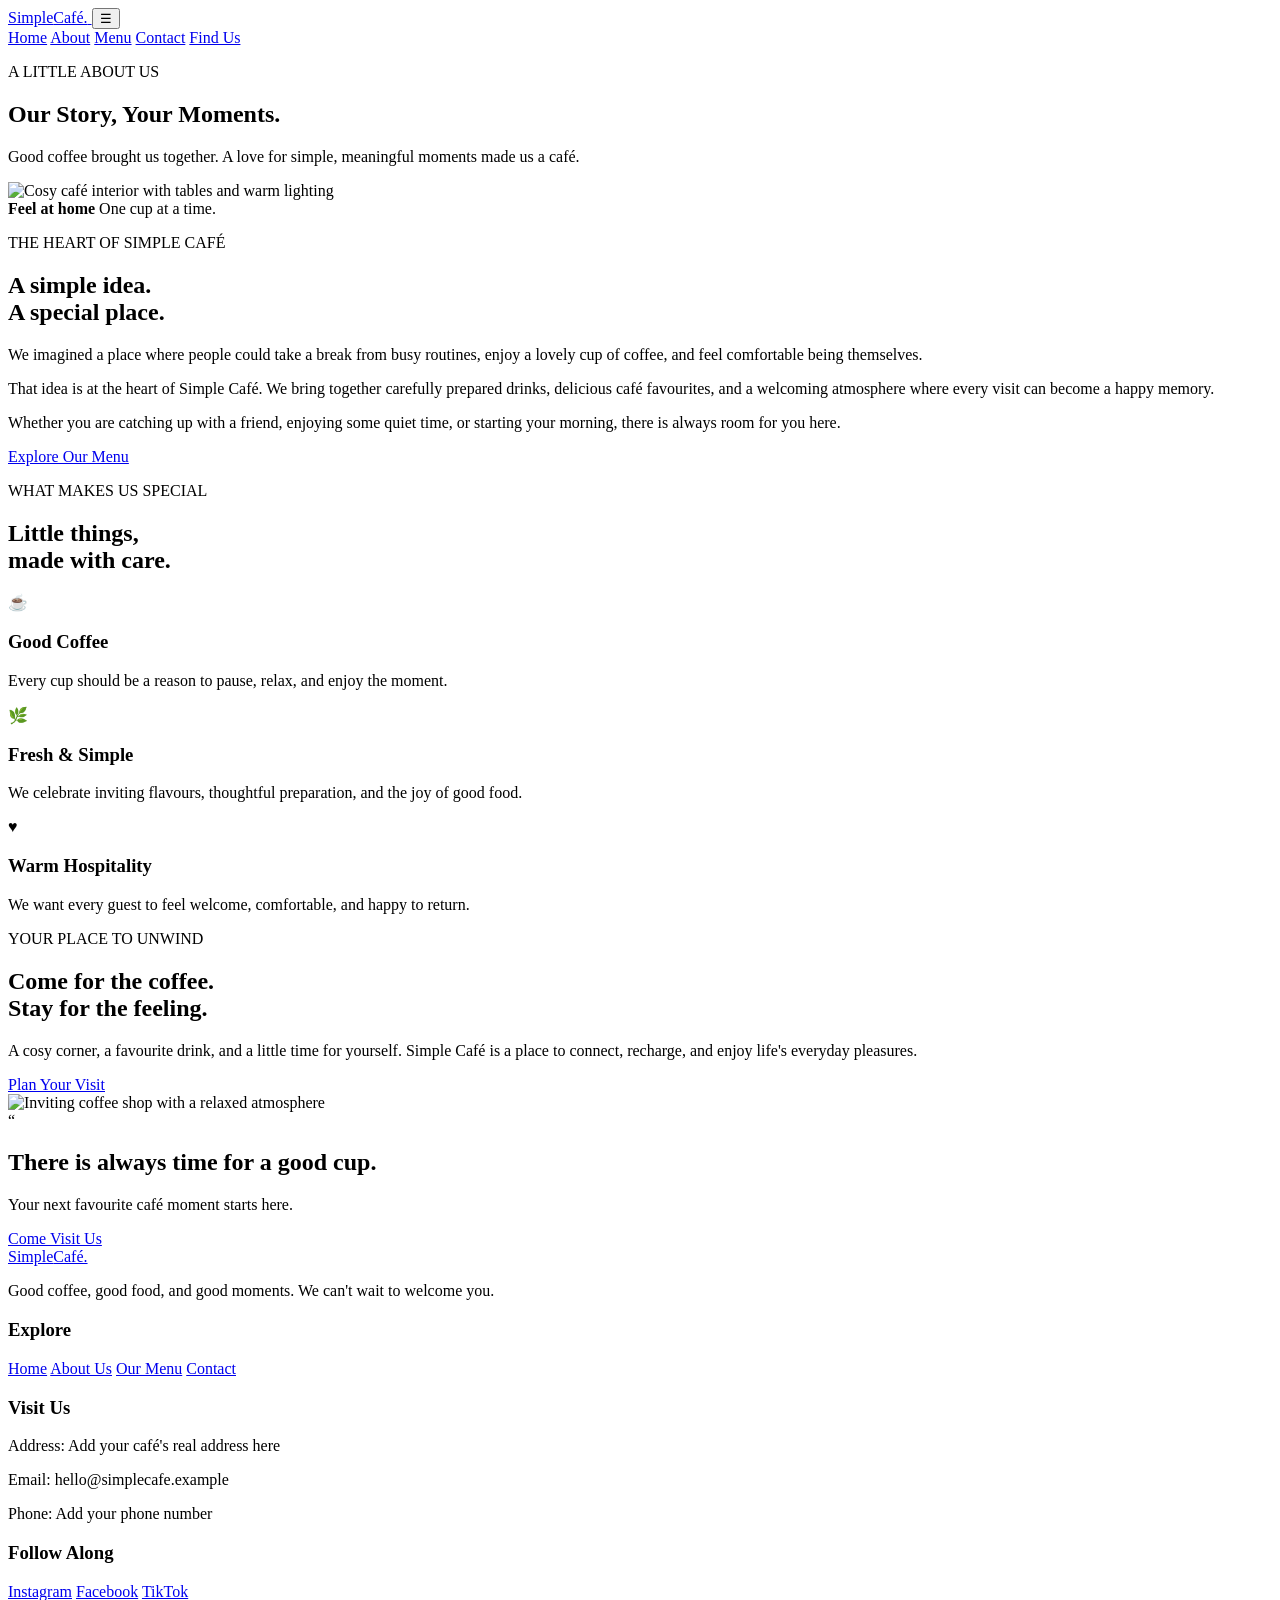
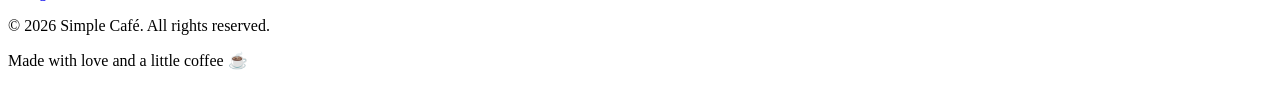
==== about.html @ d73a423b "Add files via upload" ====
<!DOCTYPE html>
<html lang="en">
<head>
  <meta charset="UTF-8">
  <meta name="viewport" content="width=device-width, initial-scale=1.0">

  <title>About Us | Simple Café</title>
  <meta name="description" content="Discover the story, values, and cosy atmosphere behind Simple Café.">

  <link rel="preconnect" href="https://fonts.googleapis.com">
  <link rel="preconnect" href="https://fonts.gstatic.com" crossorigin>
  <link href="https://fonts.googleapis.com/css2?family=DM+Sans:wght@400;500;600;700&family=Playfair+Display:wght@500;600;700&display=swap" rel="stylesheet">

  <link rel="stylesheet" href="style.css">
  <script src="script.js" defer></script>
</head>

<body>

  <!-- Header -->
  <header class="header">
    <div class="container nav-container">

      <a href="index.html" class="logo">
        Simple<span>Café.</span>
      </a>

      <button class="menu-toggle" id="menuToggle"
        aria-label="Open navigation menu"
        aria-expanded="false"
        aria-controls="navMenu">
        ☰
      </button>

      <nav class="navbar" id="navMenu">
        <a href="index.html">Home</a>
        <a href="about.html" class="active">About</a>
        <a href="menu.html">Menu</a>
        <a href="contact.html">Contact</a>
        <a href="contact.html" class="nav-button">Find Us</a>
      </nav>

    </div>
  </header>

  <main>

    <!-- Page Hero -->
    <section class="page-hero about-hero">
      <div class="container page-hero-content">
        <p class="eyebrow">A LITTLE ABOUT US</p>
        <h1>Our Story, <span>Your Moments.</span></h1>
        <p>
          Good coffee brought us together. A love for simple,
          meaningful moments made us a café.
        </p>
      </div>
    </section>

    <!-- Our Story -->
    <section class="section">
      <div class="container intro-grid">

        <div class="intro-image">
          <img
            src="https://images.unsplash.com/photo-1445116572660-236099ec97a0?auto=format&fit=crop&w=900&q=85"
            alt="Cosy café interior with tables and warm lighting">

          <div class="image-note">
            <strong>Feel at home</strong>
            <span>One cup at a time.</span>
          </div>
        </div>

        <div class="intro-content">
          <p class="eyebrow">THE HEART OF SIMPLE CAFÉ</p>
          <h2>A simple idea.<br><span>A special place.</span></h2>

          <p>
            We imagined a place where people could take a break from
            busy routines, enjoy a lovely cup of coffee, and feel
            comfortable being themselves.
          </p>

          <p>
            That idea is at the heart of Simple Café. We bring together
            carefully prepared drinks, delicious café favourites,
            and a welcoming atmosphere where every visit can become
            a happy memory.
          </p>

          <p>
            Whether you are catching up with a friend, enjoying some
            quiet time, or starting your morning, there is always
            room for you here.
          </p>

          <a href="menu.html" class="btn btn-primary">
            Explore Our Menu
          </a>
        </div>

      </div>
    </section>

    <!-- Our Values -->
    <section class="section about-values">
      <div class="container">

        <div class="section-heading">
          <div>
            <p class="eyebrow">WHAT MAKES US SPECIAL</p>
            <h2>Little things,<br><span>made with care.</span></h2>
          </div>
        </div>

        <div class="values-grid">

          <article class="value-card">
            <div class="value-icon" aria-hidden="true">☕</div>
            <h3>Good Coffee</h3>
            <p>
              Every cup should be a reason to pause, relax,
              and enjoy the moment.
            </p>
          </article>

          <article class="value-card">
            <div class="value-icon" aria-hidden="true">🌿</div>
            <h3>Fresh & Simple</h3>
            <p>
              We celebrate inviting flavours, thoughtful preparation,
              and the joy of good food.
            </p>
          </article>

          <article class="value-card">
            <div class="value-icon" aria-hidden="true">♥</div>
            <h3>Warm Hospitality</h3>
            <p>
              We want every guest to feel welcome, comfortable,
              and happy to return.
            </p>
          </article>

        </div>
      </div>
    </section>

    <!-- Atmosphere -->
    <section class="section atmosphere-section">
      <div class="container atmosphere-grid">

        <div class="atmosphere-content">
          <p class="eyebrow">YOUR PLACE TO UNWIND</p>
          <h2>Come for the coffee.<br><span>Stay for the feeling.</span></h2>

          <p>
            A cosy corner, a favourite drink, and a little time for
            yourself. Simple Café is a place to connect, recharge,
            and enjoy life's everyday pleasures.
          </p>

          <a href="contact.html" class="btn btn-primary">
            Plan Your Visit
          </a>
        </div>

        <div class="atmosphere-image">
          <img
            src="https://images.unsplash.com/photo-1554118811-1e0d58224f24?auto=format&fit=crop&w=1000&q=85"
            alt="Inviting coffee shop with a relaxed atmosphere">
        </div>

      </div>
    </section>

    <!-- Call to Action -->
    <section class="quote-section">
      <div class="container quote-content">
        <span class="quote-mark" aria-hidden="true">“</span>
        <h2>There is always time for a good cup.</h2>
        <p>Your next favourite café moment starts here.</p>
        <a href="contact.html" class="btn btn-light">Come Visit Us</a>
      </div>
    </section>

  </main>

  <!-- Footer -->
  <footer class="footer">
    <div class="container footer-grid">

      <div class="footer-brand">
        <a href="index.html" class="logo">
          Simple<span>Café.</span>
        </a>
        <p>
          Good coffee, good food, and good moments.
          We can't wait to welcome you.
        </p>
      </div>

      <div class="footer-links">
        <h3>Explore</h3>
        <a href="index.html">Home</a>
        <a href="about.html" aria-current="page">About Us</a>
        <a href="menu.html">Our Menu</a>
        <a href="contact.html">Contact</a>
      </div>

      <div class="footer-links">
        <h3>Visit Us</h3>
        <p>Address: Add your café's real address here</p>
        <p>Email: hello@simplecafe.example</p>
        <p>Phone: Add your phone number</p>
      </div>

      <div class="footer-links">
        <h3>Follow Along</h3>
        <a href="#" target="_blank" rel="noopener noreferrer">Instagram</a>
        <a href="#" target="_blank" rel="noopener noreferrer">Facebook</a>
        <a href="#" target="_blank" rel="noopener noreferrer">TikTok</a>
      </div>

    </div>

    <div class="container footer-bottom">
      <p>© <span id="currentYear">2026</span> Simple Café. All rights reserved.</p>
      <p>Made with love and a little coffee ☕</p>
    </div>
  </footer>

</body>
</html>
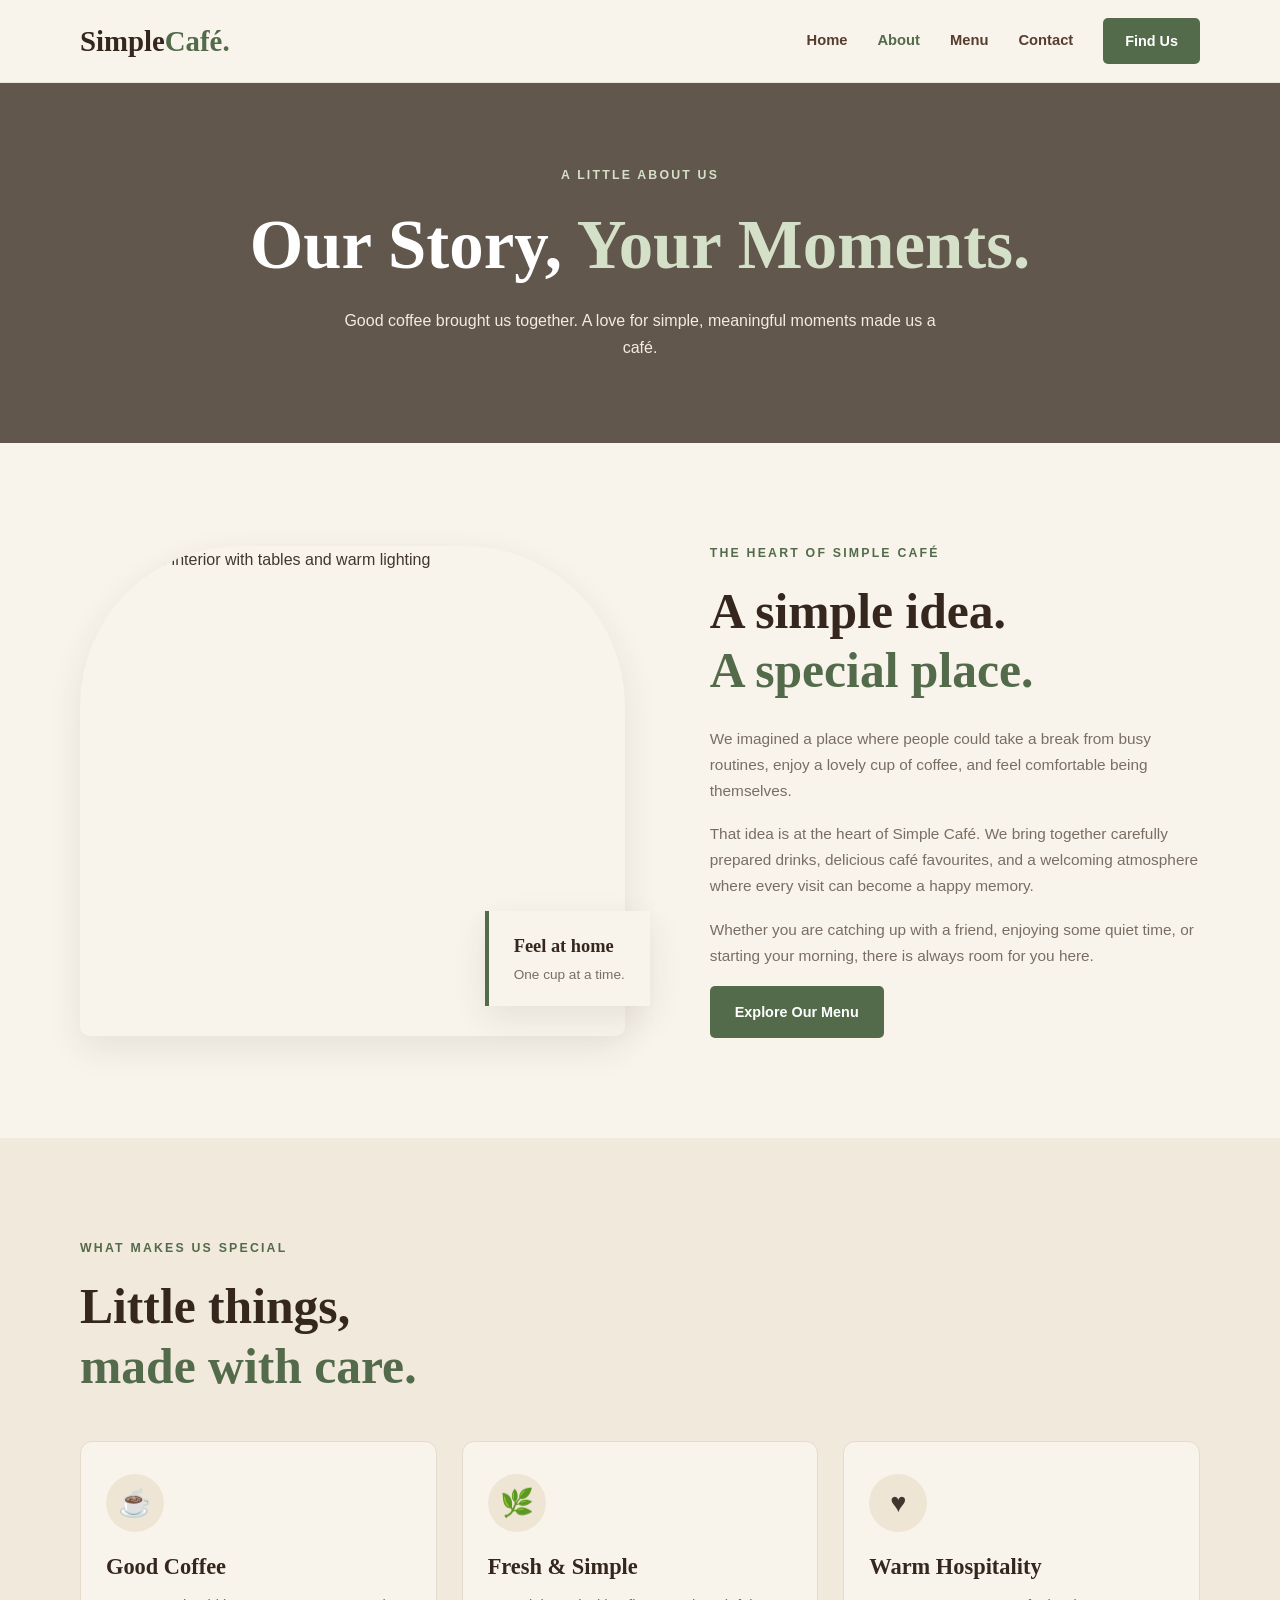
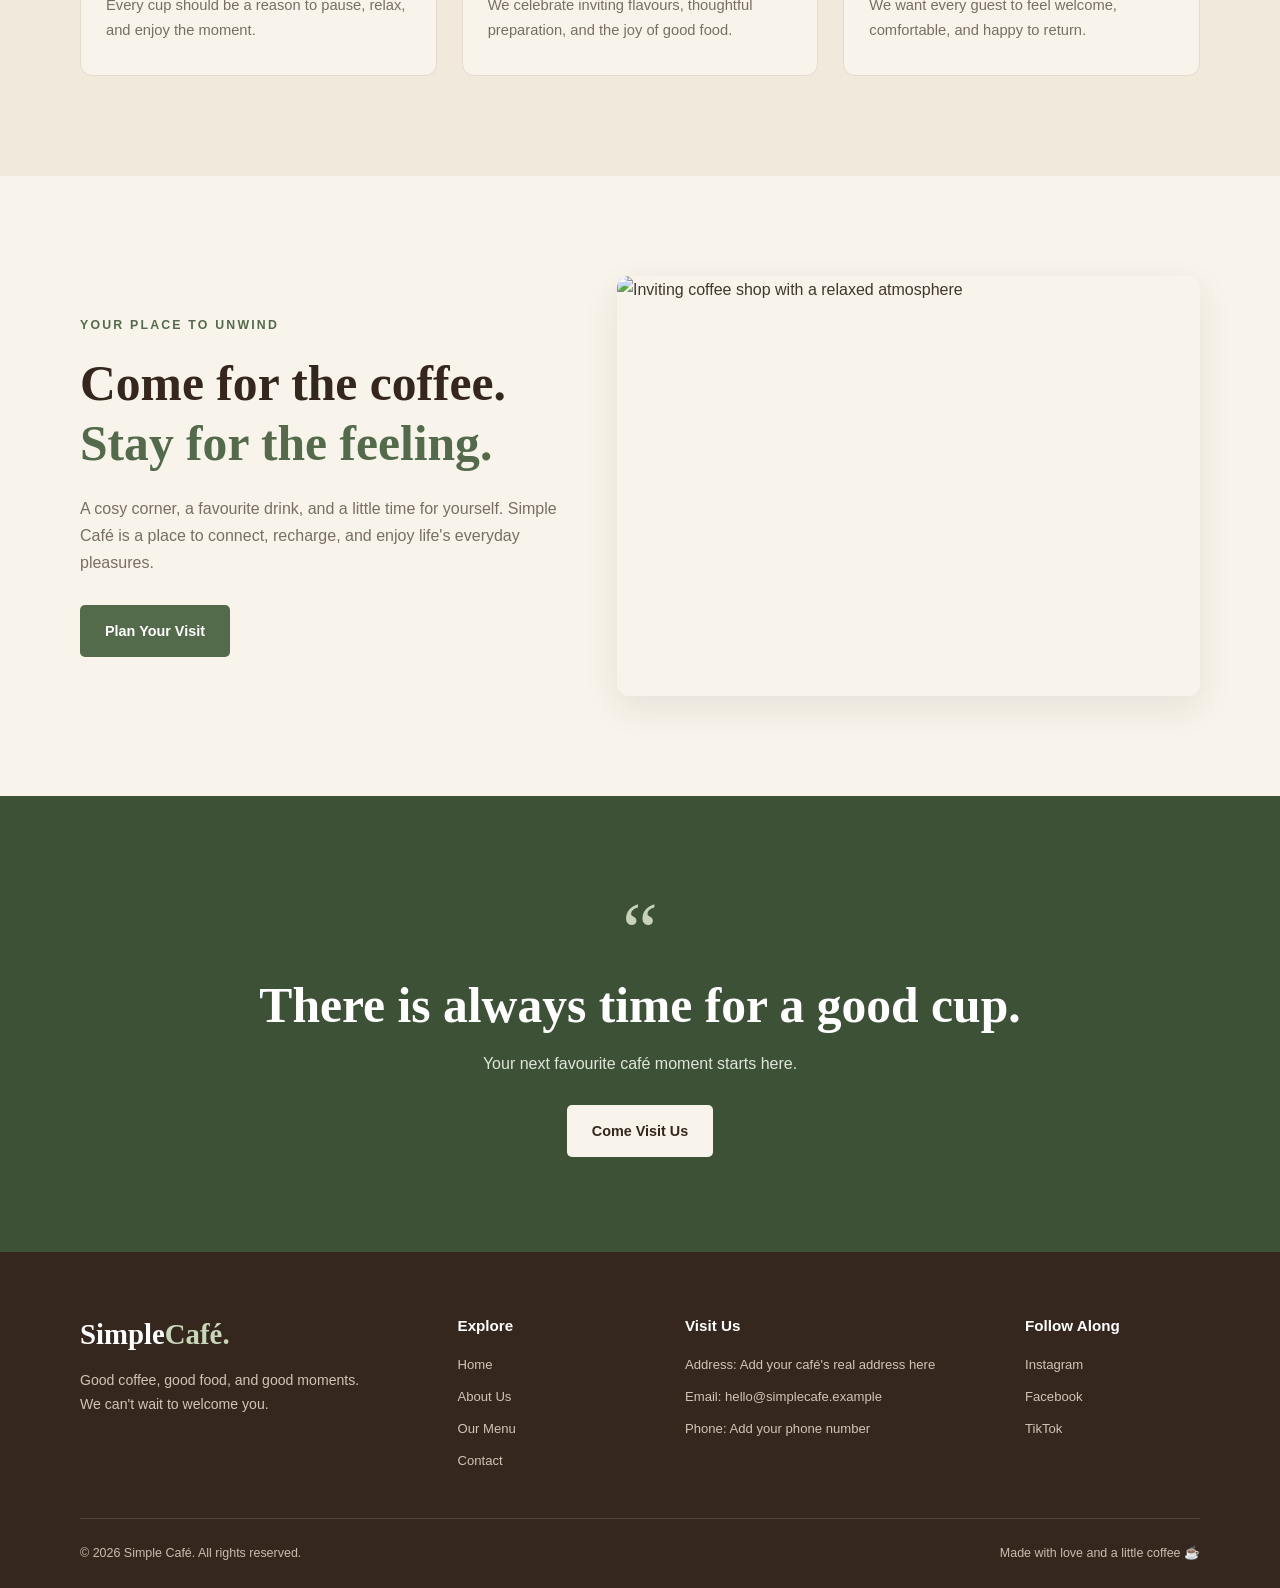
==== commit 0ba2d389: "Fix mobile navigation" ====
--- a/about.html
+++ b/about.html
@@ -1,235 +1,235 @@
-<!DOCTYPE html>
-<html lang="en">
-<head>
-  <meta charset="UTF-8">
-  <meta name="viewport" content="width=device-width, initial-scale=1.0">
-
-  <title>About Us | Simple Café</title>
-  <meta name="description" content="Discover the story, values, and cosy atmosphere behind Simple Café.">
-
-  <link rel="preconnect" href="https://fonts.googleapis.com">
-  <link rel="preconnect" href="https://fonts.gstatic.com" crossorigin>
-  <link href="https://fonts.googleapis.com/css2?family=DM+Sans:wght@400;500;600;700&family=Playfair+Display:wght@500;600;700&display=swap" rel="stylesheet">
-
-  <link rel="stylesheet" href="style.css">
-  <script src="script.js" defer></script>
-</head>
-
-<body>
-
-  <!-- Header -->
-  <header class="header">
-    <div class="container nav-container">
-
-      <a href="index.html" class="logo">
-        Simple<span>Café.</span>
-      </a>
-
-      <button class="menu-toggle" id="menuToggle"
-        aria-label="Open navigation menu"
-        aria-expanded="false"
-        aria-controls="navMenu">
-        ☰
-      </button>
-
-      <nav class="navbar" id="navMenu">
-        <a href="index.html">Home</a>
-        <a href="about.html" class="active">About</a>
-        <a href="menu.html">Menu</a>
-        <a href="contact.html">Contact</a>
-        <a href="contact.html" class="nav-button">Find Us</a>
-      </nav>
-
-    </div>
-  </header>
-
-  <main>
-
-    <!-- Page Hero -->
-    <section class="page-hero about-hero">
-      <div class="container page-hero-content">
-        <p class="eyebrow">A LITTLE ABOUT US</p>
-        <h1>Our Story, <span>Your Moments.</span></h1>
-        <p>
-          Good coffee brought us together. A love for simple,
-          meaningful moments made us a café.
-        </p>
-      </div>
-    </section>
-
-    <!-- Our Story -->
-    <section class="section">
-      <div class="container intro-grid">
-
-        <div class="intro-image">
-          <img
-            src="https://images.unsplash.com/photo-1445116572660-236099ec97a0?auto=format&fit=crop&w=900&q=85"
-            alt="Cosy café interior with tables and warm lighting">
-
-          <div class="image-note">
-            <strong>Feel at home</strong>
-            <span>One cup at a time.</span>
-          </div>
-        </div>
-
-        <div class="intro-content">
-          <p class="eyebrow">THE HEART OF SIMPLE CAFÉ</p>
-          <h2>A simple idea.<br><span>A special place.</span></h2>
-
-          <p>
-            We imagined a place where people could take a break from
-            busy routines, enjoy a lovely cup of coffee, and feel
-            comfortable being themselves.
-          </p>
-
-          <p>
-            That idea is at the heart of Simple Café. We bring together
-            carefully prepared drinks, delicious café favourites,
-            and a welcoming atmosphere where every visit can become
-            a happy memory.
-          </p>
-
-          <p>
-            Whether you are catching up with a friend, enjoying some
-            quiet time, or starting your morning, there is always
-            room for you here.
-          </p>
-
-          <a href="menu.html" class="btn btn-primary">
-            Explore Our Menu
-          </a>
-        </div>
-
-      </div>
-    </section>
-
-    <!-- Our Values -->
-    <section class="section about-values">
-      <div class="container">
-
-        <div class="section-heading">
-          <div>
-            <p class="eyebrow">WHAT MAKES US SPECIAL</p>
-            <h2>Little things,<br><span>made with care.</span></h2>
-          </div>
-        </div>
-
-        <div class="values-grid">
-
-          <article class="value-card">
-            <div class="value-icon" aria-hidden="true">☕</div>
-            <h3>Good Coffee</h3>
-            <p>
-              Every cup should be a reason to pause, relax,
-              and enjoy the moment.
-            </p>
-          </article>
-
-          <article class="value-card">
-            <div class="value-icon" aria-hidden="true">🌿</div>
-            <h3>Fresh & Simple</h3>
-            <p>
-              We celebrate inviting flavours, thoughtful preparation,
-              and the joy of good food.
-            </p>
-          </article>
-
-          <article class="value-card">
-            <div class="value-icon" aria-hidden="true">♥</div>
-            <h3>Warm Hospitality</h3>
-            <p>
-              We want every guest to feel welcome, comfortable,
-              and happy to return.
-            </p>
-          </article>
-
-        </div>
-      </div>
-    </section>
-
-    <!-- Atmosphere -->
-    <section class="section atmosphere-section">
-      <div class="container atmosphere-grid">
-
-        <div class="atmosphere-content">
-          <p class="eyebrow">YOUR PLACE TO UNWIND</p>
-          <h2>Come for the coffee.<br><span>Stay for the feeling.</span></h2>
-
-          <p>
-            A cosy corner, a favourite drink, and a little time for
-            yourself. Simple Café is a place to connect, recharge,
-            and enjoy life's everyday pleasures.
-          </p>
-
-          <a href="contact.html" class="btn btn-primary">
-            Plan Your Visit
-          </a>
-        </div>
-
-        <div class="atmosphere-image">
-          <img
-            src="https://images.unsplash.com/photo-1554118811-1e0d58224f24?auto=format&fit=crop&w=1000&q=85"
-            alt="Inviting coffee shop with a relaxed atmosphere">
-        </div>
-
-      </div>
-    </section>
-
-    <!-- Call to Action -->
-    <section class="quote-section">
-      <div class="container quote-content">
-        <span class="quote-mark" aria-hidden="true">“</span>
-        <h2>There is always time for a good cup.</h2>
-        <p>Your next favourite café moment starts here.</p>
-        <a href="contact.html" class="btn btn-light">Come Visit Us</a>
-      </div>
-    </section>
-
-  </main>
-
-  <!-- Footer -->
-  <footer class="footer">
-    <div class="container footer-grid">
-
-      <div class="footer-brand">
-        <a href="index.html" class="logo">
-          Simple<span>Café.</span>
-        </a>
-        <p>
-          Good coffee, good food, and good moments.
-          We can't wait to welcome you.
-        </p>
-      </div>
-
-      <div class="footer-links">
-        <h3>Explore</h3>
-        <a href="index.html">Home</a>
-        <a href="about.html" aria-current="page">About Us</a>
-        <a href="menu.html">Our Menu</a>
-        <a href="contact.html">Contact</a>
-      </div>
-
-      <div class="footer-links">
-        <h3>Visit Us</h3>
-        <p>Address: Add your café's real address here</p>
-        <p>Email: hello@simplecafe.example</p>
-        <p>Phone: Add your phone number</p>
-      </div>
-
-      <div class="footer-links">
-        <h3>Follow Along</h3>
-        <a href="#" target="_blank" rel="noopener noreferrer">Instagram</a>
-        <a href="#" target="_blank" rel="noopener noreferrer">Facebook</a>
-        <a href="#" target="_blank" rel="noopener noreferrer">TikTok</a>
-      </div>
-
-    </div>
-
-    <div class="container footer-bottom">
-      <p>© <span id="currentYear">2026</span> Simple Café. All rights reserved.</p>
-      <p>Made with love and a little coffee ☕</p>
-    </div>
-  </footer>
-
-</body>
+<!DOCTYPE html>
+<html lang="en">
+<head>
+  <meta charset="UTF-8">
+  <meta name="viewport" content="width=device-width, initial-scale=1.0">
+
+  <title>About Us | Simple Café</title>
+  <meta name="description" content="Discover the story, values, and cosy atmosphere behind Simple Café.">
+
+  <link rel="preconnect" href="https://fonts.googleapis.com">
+  <link rel="preconnect" href="https://fonts.gstatic.com" crossorigin>
+  <link href="https://fonts.googleapis.com/css2?family=DM+Sans:wght@400;500;600;700&family=Playfair+Display:wght@500;600;700&display=swap" rel="stylesheet">
+
+  <link rel="stylesheet" href="style.css">
+  <script src="script.js" defer></script>
+</head>
+
+<body>
+
+  <!-- Header -->
+  <header class="header">
+    <div class="container nav-container">
+
+      <a href="index.html" class="logo">
+        Simple<span>Café.</span>
+      </a>
+
+      <button class="menu-toggle" id="menuToggle"
+        aria-label="Open navigation menu"
+        aria-expanded="false"
+        aria-controls="navMenu">
+        ☰
+      </button>
+
+      <nav class="navbar" id="navMenu">
+        <a href="index.html">Home</a>
+        <a href="about.html" class="active">About</a>
+        <a href="menu.html">Menu</a>
+        <a href="contact.html">Contact</a>
+        <a href="contact.html" class="nav-button">Find Us</a>
+      </nav>
+
+    </div>
+  </header>
+
+  <main>
+
+    <!-- Page Hero -->
+    <section class="page-hero about-hero">
+      <div class="container page-hero-content">
+        <p class="eyebrow">A LITTLE ABOUT US</p>
+        <h1>Our Story, <span>Your Moments.</span></h1>
+        <p>
+          Good coffee brought us together. A love for simple,
+          meaningful moments made us a café.
+        </p>
+      </div>
+    </section>
+
+    <!-- Our Story -->
+    <section class="section">
+      <div class="container intro-grid">
+
+        <div class="intro-image">
+          <img
+            src="https://images.unsplash.com/photo-1445116572660-236099ec97a0?auto=format&fit=crop&w=900&q=85"
+            alt="Cosy café interior with tables and warm lighting">
+
+          <div class="image-note">
+            <strong>Feel at home</strong>
+            <span>One cup at a time.</span>
+          </div>
+        </div>
+
+        <div class="intro-content">
+          <p class="eyebrow">THE HEART OF SIMPLE CAFÉ</p>
+          <h2>A simple idea.<br><span>A special place.</span></h2>
+
+          <p>
+            We imagined a place where people could take a break from
+            busy routines, enjoy a lovely cup of coffee, and feel
+            comfortable being themselves.
+          </p>
+
+          <p>
+            That idea is at the heart of Simple Café. We bring together
+            carefully prepared drinks, delicious café favourites,
+            and a welcoming atmosphere where every visit can become
+            a happy memory.
+          </p>
+
+          <p>
+            Whether you are catching up with a friend, enjoying some
+            quiet time, or starting your morning, there is always
+            room for you here.
+          </p>
+
+          <a href="menu.html" class="btn btn-primary">
+            Explore Our Menu
+          </a>
+        </div>
+
+      </div>
+    </section>
+
+    <!-- Our Values -->
+    <section class="section about-values">
+      <div class="container">
+
+        <div class="section-heading">
+          <div>
+            <p class="eyebrow">WHAT MAKES US SPECIAL</p>
+            <h2>Little things,<br><span>made with care.</span></h2>
+          </div>
+        </div>
+
+        <div class="values-grid">
+
+          <article class="value-card">
+            <div class="value-icon" aria-hidden="true">☕</div>
+            <h3>Good Coffee</h3>
+            <p>
+              Every cup should be a reason to pause, relax,
+              and enjoy the moment.
+            </p>
+          </article>
+
+          <article class="value-card">
+            <div class="value-icon" aria-hidden="true">🌿</div>
+            <h3>Fresh & Simple</h3>
+            <p>
+              We celebrate inviting flavours, thoughtful preparation,
+              and the joy of good food.
+            </p>
+          </article>
+
+          <article class="value-card">
+            <div class="value-icon" aria-hidden="true">♥</div>
+            <h3>Warm Hospitality</h3>
+            <p>
+              We want every guest to feel welcome, comfortable,
+              and happy to return.
+            </p>
+          </article>
+
+        </div>
+      </div>
+    </section>
+
+    <!-- Atmosphere -->
+    <section class="section atmosphere-section">
+      <div class="container atmosphere-grid">
+
+        <div class="atmosphere-content">
+          <p class="eyebrow">YOUR PLACE TO UNWIND</p>
+          <h2>Come for the coffee.<br><span>Stay for the feeling.</span></h2>
+
+          <p>
+            A cosy corner, a favourite drink, and a little time for
+            yourself. Simple Café is a place to connect, recharge,
+            and enjoy life's everyday pleasures.
+          </p>
+
+          <a href="contact.html" class="btn btn-primary">
+            Plan Your Visit
+          </a>
+        </div>
+
+        <div class="atmosphere-image">
+          <img
+            src="https://images.unsplash.com/photo-1554118811-1e0d58224f24?auto=format&fit=crop&w=1000&q=85"
+            alt="Inviting coffee shop with a relaxed atmosphere">
+        </div>
+
+      </div>
+    </section>
+
+    <!-- Call to Action -->
+    <section class="quote-section">
+      <div class="container quote-content">
+        <span class="quote-mark" aria-hidden="true">“</span>
+        <h2>There is always time for a good cup.</h2>
+        <p>Your next favourite café moment starts here.</p>
+        <a href="contact.html" class="btn btn-light">Come Visit Us</a>
+      </div>
+    </section>
+
+  </main>
+
+  <!-- Footer -->
+  <footer class="footer">
+    <div class="container footer-grid">
+
+      <div class="footer-brand">
+        <a href="index.html" class="logo">
+          Simple<span>Café.</span>
+        </a>
+        <p>
+          Good coffee, good food, and good moments.
+          We can't wait to welcome you.
+        </p>
+      </div>
+
+      <div class="footer-links">
+        <h3>Explore</h3>
+        <a href="index.html">Home</a>
+        <a href="about.html" aria-current="page">About Us</a>
+        <a href="menu.html">Our Menu</a>
+        <a href="contact.html">Contact</a>
+      </div>
+
+      <div class="footer-links">
+        <h3>Visit Us</h3>
+        <p>Address: Add your café's real address here</p>
+        <p>Email: hello@simplecafe.example</p>
+        <p>Phone: Add your phone number</p>
+      </div>
+
+      <div class="footer-links">
+        <h3>Follow Along</h3>
+        <a href="#" target="_blank" rel="noopener noreferrer">Instagram</a>
+        <a href="#" target="_blank" rel="noopener noreferrer">Facebook</a>
+        <a href="#" target="_blank" rel="noopener noreferrer">TikTok</a>
+      </div>
+
+    </div>
+
+    <div class="container footer-bottom">
+      <p>© <span id="currentYear">2026</span> Simple Café. All rights reserved.</p>
+      <p>Made with love and a little coffee ☕</p>
+    </div>
+  </footer>
+
+</body>
 </html>
--- a/style.css
+++ b/style.css
@@ -0,0 +1,1529 @@
+/* ========================================
+   SIMPLE CAFE - MAIN STYLESHEET
+   Colours: Brown, Cream & Green
+======================================== */
+
+:root {
+  --brown: #563d2d;
+  --brown-dark: #35271e;
+  --brown-light: #795b43;
+  --cream: #f8f4eb;
+  --cream-dark: #eee5d5;
+  --green: #536b4b;
+  --green-dark: #3d5137;
+  --white: #ffffff;
+  --text: #40372f;
+  --muted: #786e64;
+  --border: #e5dbcd;
+  --shadow: 0 12px 35px rgba(53, 39, 30, 0.09);
+  --radius: 12px;
+}
+
+/* Reset */
+
+* {
+  margin: 0;
+  padding: 0;
+  box-sizing: border-box;
+}
+
+html {
+  scroll-behavior: smooth;
+  scroll-padding-top: 90px;
+}
+
+body {
+  font-family: "DM Sans", sans-serif;
+  background: var(--cream);
+  color: var(--text);
+  line-height: 1.7;
+  overflow-x: hidden;
+}
+
+img {
+  display: block;
+  width: 100%;
+  max-width: 100%;
+  object-fit: cover;
+}
+
+a {
+  color: inherit;
+  text-decoration: none;
+}
+
+button,
+input,
+textarea,
+select {
+  font: inherit;
+}
+
+button,
+a {
+  -webkit-tap-highlight-color: transparent;
+}
+
+button:focus-visible,
+a:focus-visible {
+  outline: 3px solid #b5c99a;
+  outline-offset: 4px;
+}
+
+.container {
+  width: min(1120px, 90%);
+  margin: 0 auto;
+}
+
+.section {
+  padding: 100px 0;
+}
+
+h1,
+h2,
+h3,
+.logo {
+  font-family: "Playfair Display", Georgia, serif;
+  line-height: 1.2;
+}
+
+h2 {
+  font-size: clamp(2rem, 4vw, 3.1rem);
+  color: var(--brown-dark);
+}
+
+h2 span,
+.hero h1 span {
+  color: var(--green);
+}
+
+p {
+  color: var(--muted);
+}
+
+/* Header & Navigation */
+
+.header {
+  position: sticky;
+  top: 0;
+  z-index: 1000;
+  background: rgba(248, 244, 235, 0.97);
+  border-bottom: 1px solid rgba(86, 61, 45, 0.08);
+  backdrop-filter: blur(12px);
+}
+
+.nav-container {
+  min-height: 82px;
+  display: flex;
+  justify-content: space-between;
+  align-items: center;
+  gap: 25px;
+}
+
+.logo {
+  font-size: 1.8rem;
+  font-weight: 700;
+  color: var(--brown-dark);
+  white-space: nowrap;
+}
+
+.logo span {
+  color: var(--green);
+}
+
+.navbar {
+  display: flex;
+  align-items: center;
+  gap: 30px;
+}
+
+.navbar > a:not(.nav-button) {
+  font-size: 0.92rem;
+  font-weight: 600;
+  color: var(--brown);
+  transition: color 0.25s ease;
+}
+
+.navbar > a:not(.nav-button):hover,
+.navbar > a.active {
+  color: var(--green);
+}
+
+.nav-button {
+  display: inline-flex;
+  justify-content: center;
+  align-items: center;
+  padding: 11px 22px;
+  background: var(--green);
+  color: var(--white);
+  border-radius: 5px;
+  font-size: 0.9rem;
+  font-weight: 600;
+  transition: background 0.25s, transform 0.25s;
+}
+
+.nav-button:hover {
+  background: var(--green-dark);
+  transform: translateY(-2px);
+}
+
+.menu-toggle {
+  display: none;
+  background: transparent;
+  color: var(--brown-dark);
+  border: 0;
+  font-size: 1.8rem;
+  cursor: pointer;
+  line-height: 1;
+}
+
+/* Hero */
+
+.hero {
+  position: relative;
+  min-height: 650px;
+  min-height: min(760px, 85vh);
+  display: flex;
+  align-items: center;
+  background-image: url("https://images.unsplash.com/photo-1442512595331-e89e73853f31?auto=format&fit=crop&w=2000&q=90");
+  background-position: center;
+  background-size: cover;
+  background-color: var(--brown-dark);
+  isolation: isolate;
+}
+
+.hero-overlay {
+  position: absolute;
+  inset: 0;
+  z-index: -1;
+  background: linear-gradient(
+    90deg,
+    rgba(37, 27, 20, 0.88) 0%,
+    rgba(37, 27, 20, 0.68) 48%,
+    rgba(37, 27, 20, 0.16) 100%
+  );
+}
+
+.hero-content {
+  padding-top: 45px;
+  padding-bottom: 70px;
+  animation: fadeUp 0.8s ease both;
+}
+
+.eyebrow {
+  color: var(--green);
+  font-size: 0.77rem;
+  font-weight: 700;
+  letter-spacing: 2.2px;
+  margin-bottom: 18px;
+}
+
+.hero .eyebrow {
+  color: #d5e0c8;
+}
+
+.hero h1 {
+  max-width: 700px;
+  color: var(--white);
+  font-size: clamp(3rem, 6.7vw, 5.5rem);
+  letter-spacing: -1.5px;
+  margin-bottom: 24px;
+}
+
+.hero h1 span {
+  color: #d5e0c8;
+}
+
+.hero-description {
+  color: #f2e9dc;
+  max-width: 500px;
+  font-size: 1.03rem;
+  margin-bottom: 32px;
+}
+
+.hero-buttons {
+  display: flex;
+  flex-wrap: wrap;
+  align-items: center;
+  gap: 14px;
+}
+
+.btn {
+  min-height: 49px;
+  padding: 13px 24px;
+  display: inline-flex;
+  align-items: center;
+  justify-content: center;
+  border: 1px solid transparent;
+  border-radius: 5px;
+  font-size: 0.9rem;
+  font-weight: 700;
+  cursor: pointer;
+  text-align: center;
+  transition:
+    background 0.25s ease,
+    color 0.25s ease,
+    transform 0.25s ease,
+    box-shadow 0.25s ease;
+}
+
+.btn:hover {
+  transform: translateY(-3px);
+  box-shadow: 0 8px 20px rgba(0, 0, 0, 0.12);
+}
+
+.btn-primary {
+  color: var(--white);
+  background: var(--green);
+}
+
+.btn-primary:hover {
+  background: var(--green-dark);
+}
+
+.btn-outline {
+  color: var(--white);
+  border-color: rgba(255, 255, 255, 0.75);
+  background: rgba(255, 255, 255, 0.05);
+}
+
+.btn-outline:hover {
+  background: var(--white);
+  color: var(--brown-dark);
+}
+
+.btn-light {
+  color: var(--brown-dark);
+  background: var(--cream);
+}
+
+.btn-light:hover {
+  background: var(--white);
+}
+
+.hero-bottom {
+  position: absolute;
+  right: 5%;
+  bottom: 24px;
+  left: 5%;
+  display: flex;
+  justify-content: space-between;
+  gap: 15px;
+  color: rgba(255, 255, 255, 0.85);
+  font-size: 0.8rem;
+  letter-spacing: 0.5px;
+}
+
+/* Welcome / Intro */
+
+.intro-grid {
+  display: grid;
+  grid-template-columns: 1fr 0.9fr;
+  align-items: center;
+  gap: 85px;
+}
+
+.intro-image {
+  position: relative;
+  min-width: 0;
+}
+
+.intro-image > img {
+  height: 490px;
+  border-radius: 160px 160px 10px 10px;
+  box-shadow: var(--shadow);
+}
+
+.image-note {
+  position: absolute;
+  right: -25px;
+  bottom: 30px;
+  display: flex;
+  flex-direction: column;
+  background: var(--cream);
+  padding: 20px 25px;
+  border-left: 4px solid var(--green);
+  box-shadow: var(--shadow);
+}
+
+.image-note strong {
+  font-family: "Playfair Display", Georgia, serif;
+  font-size: 1.15rem;
+  color: var(--brown-dark);
+}
+
+.image-note span {
+  color: var(--muted);
+  font-size: 0.85rem;
+}
+
+.intro-content h2 {
+  margin-bottom: 25px;
+}
+
+.intro-content > p:not(.eyebrow) {
+  margin-bottom: 17px;
+  font-size: 0.96rem;
+}
+
+.text-link {
+  display: inline-flex;
+  align-items: center;
+  gap: 10px;
+  margin-top: 12px;
+  color: var(--green-dark);
+  font-weight: 700;
+  border-bottom: 1px solid var(--green);
+  padding-bottom: 5px;
+  transition: gap 0.25s ease, color 0.25s ease;
+}
+
+.text-link:hover {
+  gap: 17px;
+  color: var(--brown);
+}
+
+/* Featured Menu */
+
+.favorites-section {
+  background: #f0e9dc;
+}
+
+.section-heading {
+  display: flex;
+  justify-content: space-between;
+  align-items: end;
+  gap: 25px;
+  margin-bottom: 45px;
+}
+
+.section-heading h2 {
+  max-width: 600px;
+}
+
+.section-heading > .text-link {
+  flex-shrink: 0;
+  margin-bottom: 8px;
+}
+
+.menu-grid {
+  display: grid;
+  grid-template-columns: repeat(3, minmax(0, 1fr));
+  gap: 28px;
+}
+
+.menu-card {
+  min-width: 0;
+  background: var(--cream);
+  border-radius: var(--radius);
+  overflow: hidden;
+  box-shadow: 0 5px 20px rgba(53, 39, 30, 0.05);
+  transition: transform 0.3s ease, box-shadow 0.3s ease;
+}
+
+.menu-card:hover {
+  transform: translateY(-7px);
+  box-shadow: var(--shadow);
+}
+
+.menu-card > img {
+  height: 245px;
+  transition: transform 0.5s ease;
+}
+
+.menu-card:hover > img {
+  transform: scale(1.035);
+}
+
+.menu-card-content {
+  padding: 23px;
+}
+
+.menu-card-title {
+  display: flex;
+  align-items: start;
+  justify-content: space-between;
+  gap: 12px;
+  margin-bottom: 10px;
+}
+
+.menu-card-title h3 {
+  color: var(--brown-dark);
+  font-size: 1.28rem;
+}
+
+.price {
+  color: var(--green-dark);
+  font-weight: 700;
+  white-space: nowrap;
+}
+
+.menu-card-content p {
+  font-size: 0.9rem;
+}
+
+/* Quote */
+
+.quote-section {
+  position: relative;
+  overflow: hidden;
+  padding: 95px 0;
+  text-align: center;
+  background: var(--green-dark);
+}
+
+.quote-content {
+  position: relative;
+}
+
+.quote-mark {
+  display: block;
+  color: #c6d3b7;
+  font-family: "Playfair Display", Georgia, serif;
+  font-size: 5rem;
+  line-height: 1;
+  margin-bottom: 5px;
+}
+
+.quote-content h2 {
+  color: var(--white);
+  margin-bottom: 14px;
+}
+
+.quote-content p {
+  color: #e0e6d8;
+  margin-bottom: 28px;
+}
+
+/* Visit Section */
+
+.visit-grid {
+  display: grid;
+  grid-template-columns: 1fr 1fr;
+  align-items: center;
+  gap: 70px;
+}
+
+.visit-grid > div:first-child > p:not(.eyebrow) {
+  max-width: 470px;
+  margin: 22px 0 28px;
+}
+
+.hours-card {
+  padding: 35px;
+  background: #fffdf8;
+  border: 1px solid var(--border);
+  border-radius: var(--radius);
+  box-shadow: var(--shadow);
+}
+
+.hours-card h3 {
+  color: var(--brown-dark);
+  font-size: 1.65rem;
+  margin-bottom: 4px;
+}
+
+.hours-subtitle {
+  font-size: 0.88rem;
+  margin-bottom: 25px;
+}
+
+.hours-row {
+  display: flex;
+  justify-content: space-between;
+  gap: 18px;
+  padding: 15px 0;
+  border-bottom: 1px solid var(--border);
+  font-size: 0.84rem;
+}
+
+.hours-row span {
+  color: var(--muted);
+}
+
+.hours-row strong {
+  color: var(--brown);
+  text-align: right;
+}
+
+.hours-note {
+  margin-top: 22px;
+  font-size: 0.8rem;
+}
+
+.hours-note span {
+  color: var(--green);
+  margin-right: 5px;
+}
+
+/* Footer */
+
+.footer {
+  background: var(--brown-dark);
+  padding-top: 65px;
+  color: #f4ebdf;
+}
+
+.footer-grid {
+  display: grid;
+  grid-template-columns: 1.35fr 0.75fr 1.2fr 0.7fr;
+  gap: 40px;
+  padding-bottom: 45px;
+}
+
+.footer .logo {
+  display: inline-block;
+  color: var(--white);
+  margin-bottom: 17px;
+}
+
+.footer .logo span {
+  color: #c8d7b9;
+}
+
+.footer-brand > p {
+  max-width: 280px;
+  color: #d2c4b5;
+  font-size: 0.88rem;
+}
+
+.footer-links {
+  display: flex;
+  flex-direction: column;
+  align-items: flex-start;
+  gap: 10px;
+}
+
+.footer-links h3 {
+  color: var(--white);
+  font-family: "DM Sans", sans-serif;
+  font-size: 0.95rem;
+  margin-bottom: 8px;
+}
+
+.footer-links a,
+.footer-links p {
+  color: #d2c4b5;
+  font-size: 0.82rem;
+  overflow-wrap: anywhere;
+}
+
+.footer-links a {
+  transition: color 0.2s ease;
+}
+
+.footer-links a:hover {
+  color: #d5e0c8;
+}
+
+.footer-bottom {
+  min-height: 70px;
+  display: flex;
+  justify-content: space-between;
+  align-items: center;
+  gap: 20px;
+  border-top: 1px solid rgba(255, 255, 255, 0.13);
+}
+
+.footer-bottom p {
+  color: #cbbcad;
+  font-size: 0.78rem;
+}
+
+/* Simple animation */
+
+@keyframes fadeUp {
+  from {
+    opacity: 0;
+    transform: translateY(18px);
+  }
+
+  to {
+    opacity: 1;
+    transform: translateY(0);
+  }
+}
+
+/* Tablet */
+
+@media (max-width: 950px) {
+  .section {
+    padding: 75px 0;
+  }
+
+  .navbar {
+    gap: 18px;
+  }
+
+  .intro-grid {
+    gap: 45px;
+  }
+
+  .intro-image > img {
+    height: 420px;
+  }
+
+  .menu-grid {
+    gap: 18px;
+  }
+
+  .menu-card > img {
+    height: 205px;
+  }
+
+  .menu-card-content {
+    padding: 18px;
+  }
+
+  .menu-card-title h3 {
+    font-size: 1.12rem;
+  }
+
+  .footer-grid {
+    grid-template-columns: repeat(2, minmax(0, 1fr));
+    gap: 35px;
+  }
+}
+
+/* Mobile navigation */
+
+@media (max-width: 700px) {
+  .container {
+    width: 90%;
+  }
+
+  .nav-container {
+    min-height: 72px;
+  }
+
+  .logo {
+    font-size: 1.6rem;
+  }
+
+  .menu-toggle {
+    display: block;
+  }
+
+  .navbar {
+    position: absolute;
+    top: 100%;
+    right: 0;
+    left: 0;
+    display: none;
+    align-items: stretch;
+    flex-direction: column;
+    gap: 0;
+    padding: 12px 5% 20px;
+    background: var(--cream);
+    border-top: 1px solid var(--border);
+    box-shadow: 0 15px 25px rgba(53, 39, 30, 0.1);
+  }
+
+  .navbar.open {
+    display: flex;
+  }
+
+  .navbar > a:not(.nav-button) {
+    padding: 12px 0;
+    border-bottom: 1px solid var(--border);
+  }
+
+  .navbar .nav-button {
+    margin-top: 13px;
+  }
+
+  .hero {
+    min-height: 620px;
+    min-height: 78svh;
+    background-position: 58% center;
+  }
+
+  .hero-overlay {
+    background: linear-gradient(
+      90deg,
+      rgba(37, 27, 20, 0.88),
+      rgba(37, 27, 20, 0.58)
+    );
+  }
+
+  .hero-content {
+    padding-top: 35px;
+    padding-bottom: 90px;
+  }
+
+  .hero h1 {
+    font-size: clamp(2.8rem, 11vw, 4.3rem);
+    letter-spacing: -1px;
+  }
+
+  .hero-description {
+    font-size: 0.95rem;
+  }
+
+  .hero-bottom {
+    bottom: 18px;
+    font-size: 0.69rem;
+  }
+
+  .section {
+    padding: 65px 0;
+  }
+
+  .intro-grid,
+  .visit-grid {
+    grid-template-columns: 1fr;
+    gap: 40px;
+  }
+
+  .intro-image {
+    width: calc(100% - 15px);
+  }
+
+  .intro-image > img {
+    height: 390px;
+    border-radius: 120px 120px 10px 10px;
+  }
+
+  .image-note {
+    right: -15px;
+    bottom: 20px;
+    padding: 15px 18px;
+  }
+
+  .section-heading {
+    align-items: flex-start;
+    flex-direction: column;
+    gap: 10px;
+    margin-bottom: 30px;
+  }
+
+  .section-heading > .text-link {
+    margin-top: 8px;
+  }
+
+  .menu-grid {
+    grid-template-columns: 1fr;
+    gap: 24px;
+  }
+
+  .menu-card > img {
+    height: 250px;
+  }
+
+  .menu-card-content {
+    padding: 22px;
+  }
+
+  .menu-card-title h3 {
+    font-size: 1.25rem;
+  }
+
+  .quote-section {
+    padding: 70px 0;
+  }
+
+  .quote-content h2 {
+    font-size: 2rem;
+  }
+
+  .hours-card {
+    padding: 25px 20px;
+  }
+
+  .hours-row {
+    flex-direction: column;
+    gap: 3px;
+  }
+
+  .hours-row strong {
+    text-align: left;
+  }
+
+  .footer {
+    padding-top: 45px;
+  }
+
+  .footer-grid {
+    grid-template-columns: 1fr 1fr;
+    gap: 32px 22px;
+    padding-bottom: 35px;
+  }
+
+  .footer-bottom {
+    padding-top: 18px;
+    padding-bottom: 18px;
+    flex-direction: column;
+    align-items: flex-start;
+    justify-content: center;
+    gap: 5px;
+  }
+}
+
+/* Small mobile */
+
+@media (max-width: 380px) {
+  .hero h1 {
+    font-size: 2.6rem;
+  }
+
+  .hero-buttons {
+    align-items: stretch;
+    flex-direction: column;
+  }
+
+  .hero-buttons .btn {
+    width: 100%;
+  }
+
+  .hero-bottom {
+    font-size: 0.62rem;
+  }
+
+  .footer-grid {
+    grid-template-columns: 1fr;
+  }
+
+  .intro-image > img {
+    height: 320px;
+  }
+}
+
+/* Reduce motion for accessibility */
+
+@media (prefers-reduced-motion: reduce) {
+  *,
+  *::before,
+  *::after {
+    scroll-behavior: auto !important;
+    animation-duration: 0.01ms !important;
+    animation-iteration-count: 1 !important;
+    transition-duration: 0.01ms !important;
+  }
+}
+
+
+
+/* ========================================
+   ABOUT PAGE STYLES
+======================================== */
+
+.page-hero {
+  min-height: 360px;
+  display: flex;
+  align-items: center;
+  background-color: var(--cream-dark);
+  background-position: center;
+  background-size: cover;
+  text-align: center;
+  padding: 75px 0;
+}
+
+.about-hero {
+  background-image:
+    linear-gradient(
+      rgba(43, 32, 23, 0.72),
+      rgba(43, 32, 23, 0.72)
+    ),
+    url("https://images.unsplash.com/photo-1442512595331-e89e73853f31?auto=format&fit=crop&w=1600&q=85");
+}
+
+.page-hero-content {
+  max-width: 800px;
+}
+
+.page-hero .eyebrow {
+  color: #d5e0c8;
+}
+
+.page-hero h1 {
+  color: var(--white);
+  font-size: clamp(2.5rem, 6vw, 4.3rem);
+  margin-bottom: 20px;
+}
+
+.page-hero h1 span {
+  color: #d5e0c8;
+}
+
+.page-hero-content > p:last-child {
+  color: #f4ebdf;
+  max-width: 600px;
+  margin: 0 auto;
+}
+
+.about-values {
+  background: #f0e9dc;
+}
+
+.values-grid {
+  display: grid;
+  grid-template-columns: repeat(3, minmax(0, 1fr));
+  gap: 25px;
+  margin-top: 40px;
+}
+
+.value-card {
+  padding: 32px 25px;
+  background: var(--cream);
+  border: 1px solid var(--border);
+  border-radius: var(--radius);
+  transition: transform 0.3s ease, box-shadow 0.3s ease;
+}
+
+.value-card:hover {
+  transform: translateY(-6px);
+  box-shadow: var(--shadow);
+}
+
+.value-icon {
+  width: 58px;
+  height: 58px;
+  display: grid;
+  place-items: center;
+  background: var(--cream-dark);
+  border-radius: 50%;
+  font-size: 1.7rem;
+  margin-bottom: 22px;
+}
+
+.value-card h3 {
+  font-size: 1.4rem;
+  color: var(--brown-dark);
+  margin-bottom: 12px;
+}
+
+.value-card p {
+  font-size: 0.92rem;
+}
+
+.atmosphere-grid {
+  display: grid;
+  grid-template-columns: 0.9fr 1.1fr;
+  align-items: center;
+  gap: 60px;
+}
+
+.atmosphere-content > p:not(.eyebrow) {
+  margin: 22px 0 28px;
+}
+
+.atmosphere-image img {
+  height: 420px;
+  border-radius: var(--radius);
+  box-shadow: var(--shadow);
+}
+
+@media (max-width: 700px) {
+  .page-hero {
+    min-height: 320px;
+    padding: 60px 0;
+  }
+
+  .values-grid,
+  .atmosphere-grid {
+    grid-template-columns: 1fr;
+  }
+
+  .values-grid {
+    gap: 18px;
+  }
+
+  .value-card {
+    padding: 25px 22px;
+  }
+
+  .atmosphere-grid {
+    gap: 30px;
+  }
+
+  .atmosphere-image img {
+    height: 300px;
+  }
+}
+
+
+/* ========================================
+   MENU PAGE STYLES
+======================================== */
+
+.menu-hero {
+  background-image:
+    linear-gradient(
+      rgba(43, 32, 23, 0.72),
+      rgba(43, 32, 23, 0.72)
+    ),
+    url("https://images.unsplash.com/photo-1495474472287-4d71bcdd2085?auto=format&fit=crop&w=1600&q=85");
+}
+
+.menu-heading {
+  align-items: end;
+}
+
+.menu-intro {
+  max-width: 360px;
+  font-size: 0.94rem;
+}
+
+.menu-filters {
+  display: flex;
+  flex-wrap: wrap;
+  justify-content: center;
+  gap: 12px;
+  margin: 35px 0 40px;
+}
+
+.filter-btn {
+  padding: 11px 22px;
+  border: 1px solid #d8ccbb;
+  border-radius: 30px;
+  background: transparent;
+  color: var(--brown);
+  font-size: 0.88rem;
+  font-weight: 600;
+  cursor: pointer;
+  transition:
+    background 0.25s ease,
+    color 0.25s ease,
+    border-color 0.25s ease,
+    transform 0.25s ease;
+}
+
+.filter-btn:hover {
+  border-color: var(--green);
+  transform: translateY(-2px);
+}
+
+.filter-btn.active {
+  color: var(--white);
+  background: var(--green);
+  border-color: var(--green);
+}
+
+.full-menu-grid {
+  display: grid;
+  grid-template-columns: repeat(3, minmax(0, 1fr));
+  gap: 25px;
+}
+
+.food-card {
+  min-width: 0;
+  overflow: hidden;
+  background: #fffdf8;
+  border: 1px solid var(--border);
+  border-radius: var(--radius);
+  box-shadow: 0 5px 18px rgba(53, 39, 30, 0.04);
+  transition: transform 0.3s ease, box-shadow 0.3s ease;
+}
+
+.food-card:hover {
+  transform: translateY(-5px);
+  box-shadow: var(--shadow);
+}
+
+.food-card[hidden] {
+  display: none !important;
+}
+
+.food-card > img {
+  height: 220px;
+  transition: transform 0.4s ease;
+}
+
+.food-card:hover > img {
+  transform: scale(1.04);
+}
+
+.food-card-body {
+  padding: 22px;
+}
+
+.food-title-row {
+  display: flex;
+  align-items: start;
+  justify-content: space-between;
+  gap: 10px;
+  margin-bottom: 10px;
+}
+
+.food-title-row h3 {
+  color: var(--brown-dark);
+  font-size: 1.2rem;
+}
+
+.food-title-row .price {
+  font-size: 0.95rem;
+}
+
+.food-card-body > p {
+  font-size: 0.87rem;
+  min-height: 48px;
+}
+
+.food-category {
+  display: inline-block;
+  margin-top: 15px;
+  padding: 5px 11px;
+  color: var(--green-dark);
+  background: #e9efe2;
+  border-radius: 20px;
+  font-size: 0.75rem;
+  font-weight: 700;
+}
+
+.menu-empty {
+  text-align: center;
+  margin: 30px 0;
+}
+
+.menu-disclaimer {
+  margin-top: 35px;
+  text-align: center;
+  font-size: 0.82rem;
+}
+
+@media (max-width: 950px) {
+  .full-menu-grid {
+    grid-template-columns: repeat(2, minmax(0, 1fr));
+  }
+
+  .food-card > img {
+    height: 230px;
+  }
+}
+
+@media (max-width: 700px) {
+  .menu-heading {
+    align-items: flex-start;
+  }
+
+  .menu-intro {
+    max-width: 100%;
+  }
+
+  .menu-filters {
+    justify-content: flex-start;
+    gap: 9px;
+    margin: 28px 0;
+  }
+
+  .filter-btn {
+    padding: 9px 15px;
+    font-size: 0.82rem;
+  }
+
+  .full-menu-grid {
+    grid-template-columns: 1fr;
+    gap: 22px;
+  }
+
+  .food-card > img {
+    height: 250px;
+  }
+
+  .food-card-body {
+    padding: 20px;
+  }
+}
+
+
+/* ========================================
+   CONTACT PAGE STYLES
+======================================== */
+
+.contact-hero {
+  background-image:
+    linear-gradient(
+      rgba(43, 32, 23, 0.73),
+      rgba(43, 32, 23, 0.73)
+    ),
+    url("https://images.unsplash.com/photo-1495474472287-4d71bcdd2085?auto=format&fit=crop&w=1600&q=85");
+}
+
+.contact-intro {
+  max-width: 350px;
+  font-size: 0.94rem;
+}
+
+.contact-grid {
+  display: grid;
+  grid-template-columns: 0.9fr 1.1fr;
+  align-items: start;
+  gap: 45px;
+}
+
+.contact-details {
+  display: flex;
+  flex-direction: column;
+  gap: 18px;
+}
+
+.contact-card {
+  display: flex;
+  align-items: flex-start;
+  gap: 17px;
+  padding: 22px;
+  background: #fffdf8;
+  border: 1px solid var(--border);
+  border-radius: var(--radius);
+  transition: transform 0.25s ease, box-shadow 0.25s ease;
+}
+
+.contact-card:hover {
+  transform: translateY(-3px);
+  box-shadow: var(--shadow);
+}
+
+.contact-icon {
+  flex-shrink: 0;
+  width: 48px;
+  height: 48px;
+  display: grid;
+  place-items: center;
+  background: #e9efe2;
+  border-radius: 50%;
+  font-size: 1.25rem;
+}
+
+.contact-card h3,
+.contact-hours h3 {
+  color: var(--brown-dark);
+  font-size: 1.25rem;
+  margin-bottom: 6px;
+}
+
+.contact-card p {
+  font-size: 0.88rem;
+  overflow-wrap: anywhere;
+}
+
+.contact-link {
+  display: inline-block;
+  margin-top: 8px;
+  color: var(--green-dark);
+  font-size: 0.86rem;
+  font-weight: 700;
+}
+
+.contact-link:hover {
+  text-decoration: underline;
+}
+
+.contact-note {
+  display: block;
+  margin-top: 8px;
+  color: var(--muted);
+  font-size: 0.78rem;
+}
+
+.contact-hours {
+  padding: 25px;
+  background: var(--cream-dark);
+  border-radius: var(--radius);
+}
+
+.contact-hours h3 {
+  margin-bottom: 15px;
+}
+
+.contact-form-wrapper {
+  padding: 35px;
+  background: #fffdf8;
+  border: 1px solid var(--border);
+  border-radius: var(--radius);
+  box-shadow: var(--shadow);
+}
+
+.contact-form-wrapper h2 {
+  font-size: 2rem;
+  margin-bottom: 10px;
+}
+
+.form-description {
+  font-size: 0.9rem;
+  margin-bottom: 25px;
+}
+
+.contact-form {
+  display: flex;
+  flex-direction: column;
+  gap: 19px;
+}
+
+.form-row {
+  display: grid;
+  grid-template-columns: repeat(2, minmax(0, 1fr));
+  gap: 16px;
+}
+
+.form-group {
+  display: flex;
+  flex-direction: column;
+  gap: 8px;
+  min-width: 0;
+}
+
+.form-group label {
+  color: var(--brown-dark);
+  font-size: 0.86rem;
+  font-weight: 700;
+}
+
+.form-group input,
+.form-group select,
+.form-group textarea {
+  width: 100%;
+  min-width: 0;
+  padding: 13px 14px;
+  color: var(--text);
+  background: var(--cream);
+  border: 1px solid #ded3c3;
+  border-radius: 5px;
+  outline: none;
+  transition: border-color 0.2s, box-shadow 0.2s;
+}
+
+.form-group input:focus,
+.form-group select:focus,
+.form-group textarea:focus {
+  border-color: var(--green);
+  box-shadow: 0 0 0 3px rgba(83, 107, 75, 0.12);
+}
+
+.form-group textarea {
+  resize: vertical;
+  min-height: 140px;
+}
+
+.form-submit {
+  align-self: flex-start;
+}
+
+.form-status {
+  font-size: 0.88rem;
+  overflow-wrap: anywhere;
+}
+
+.form-status:empty {
+  display: none;
+}
+
+.form-status.error {
+  color: #a52c2c;
+}
+
+.form-status.success {
+  color: var(--green-dark);
+}
+
+.form-disclaimer {
+  font-size: 0.76rem;
+}
+
+.location-section {
+  background: #f0e9dc;
+}
+
+.map-placeholder {
+  min-height: 320px;
+  display: grid;
+  place-items: center;
+  padding: 35px 20px;
+  text-align: center;
+  background:
+    linear-gradient(rgba(248, 244, 235, 0.88), rgba(248, 244, 235, 0.88)),
+    repeating-linear-gradient(
+      45deg,
+      #e3d8c8,
+      #e3d8c8 1px,
+      #f5efe5 1px,
+      #f5efe5 25px
+    );
+  border: 1px solid var(--border);
+  border-radius: var(--radius);
+}
+
+.map-placeholder-content {
+  max-width: 480px;
+}
+
+.map-pin {
+  display: block;
+  font-size: 2.5rem;
+  margin-bottom: 10px;
+}
+
+.map-placeholder h3 {
+  color: var(--brown-dark);
+  font-size: 1.6rem;
+  margin-bottom: 10px;
+}
+
+.map-placeholder p {
+  margin-bottom: 22px;
+}
+
+@media (max-width: 950px) {
+  .contact-grid {
+    gap: 25px;
+  }
+
+  .contact-form-wrapper {
+    padding: 25px;
+  }
+}
+
+@media (max-width: 700px) {
+  .contact-grid {
+    grid-template-columns: 1fr;
+    gap: 30px;
+  }
+
+  .contact-form-wrapper {
+    padding: 24px 18px;
+  }
+
+  .form-row {
+    grid-template-columns: 1fr;
+  }
+
+  .contact-intro {
+    max-width: 100%;
+  }
+
+  .map-placeholder {
+    min-height: 280px;
+  }
+}
+
+/* Mobile Navigation Fix */
+@media (max-width: 768px) {
+  .nav-links {
+    display: none;
+    flex-direction: column;
+    position: absolute;
+    top: 100%;
+    left: 0;
+    width: 100%;
+    background: #fffaf0;
+    padding: 20px;
+    gap: 18px;
+    z-index: 9999;
+    box-shadow: 0 8px 15px rgba(0, 0, 0, 0.12);
+  }
+
+  .nav-links.active {
+    display: flex;
+  }
+
+  .nav-links a {
+    display: block;
+    color: #3e3025;
+    text-decoration: none;
+    padding: 8px 0;
+  }
+
+  .navbar,
+  nav {
+    position: relative;
+  }
+}
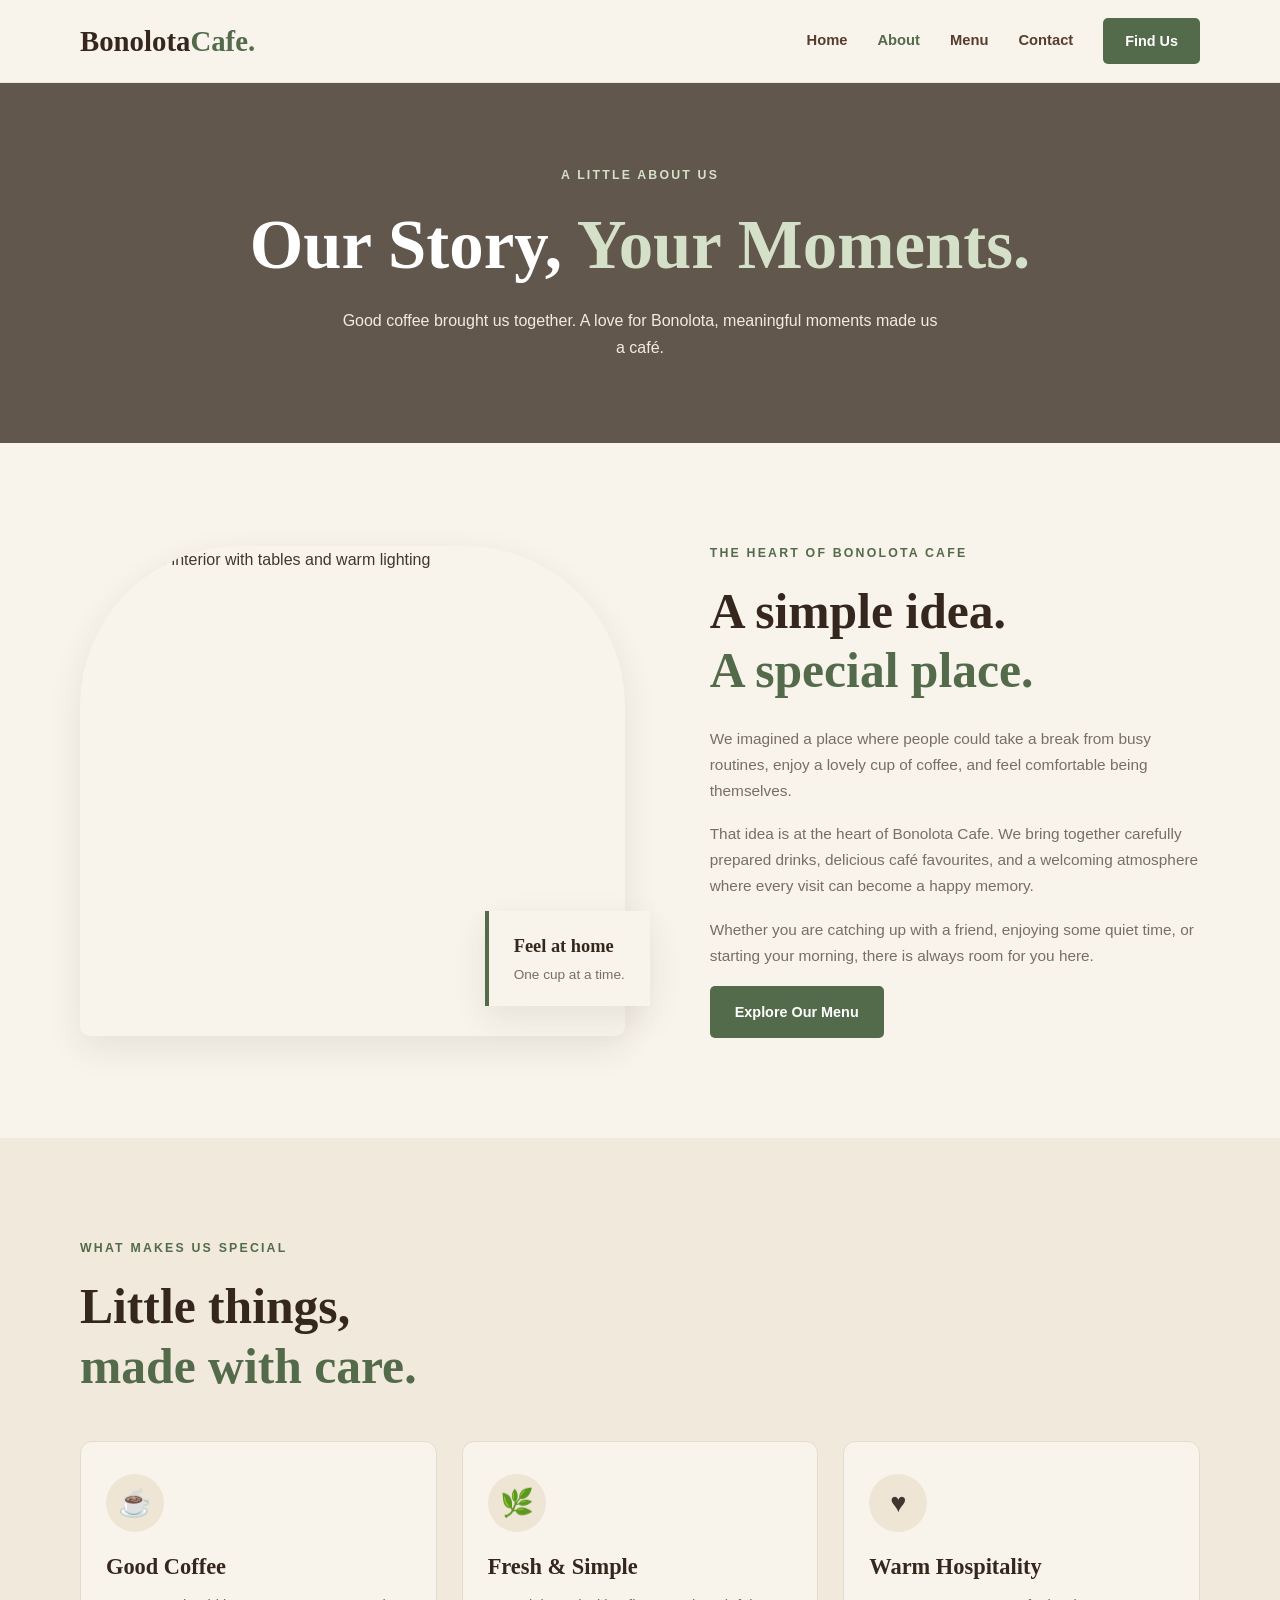
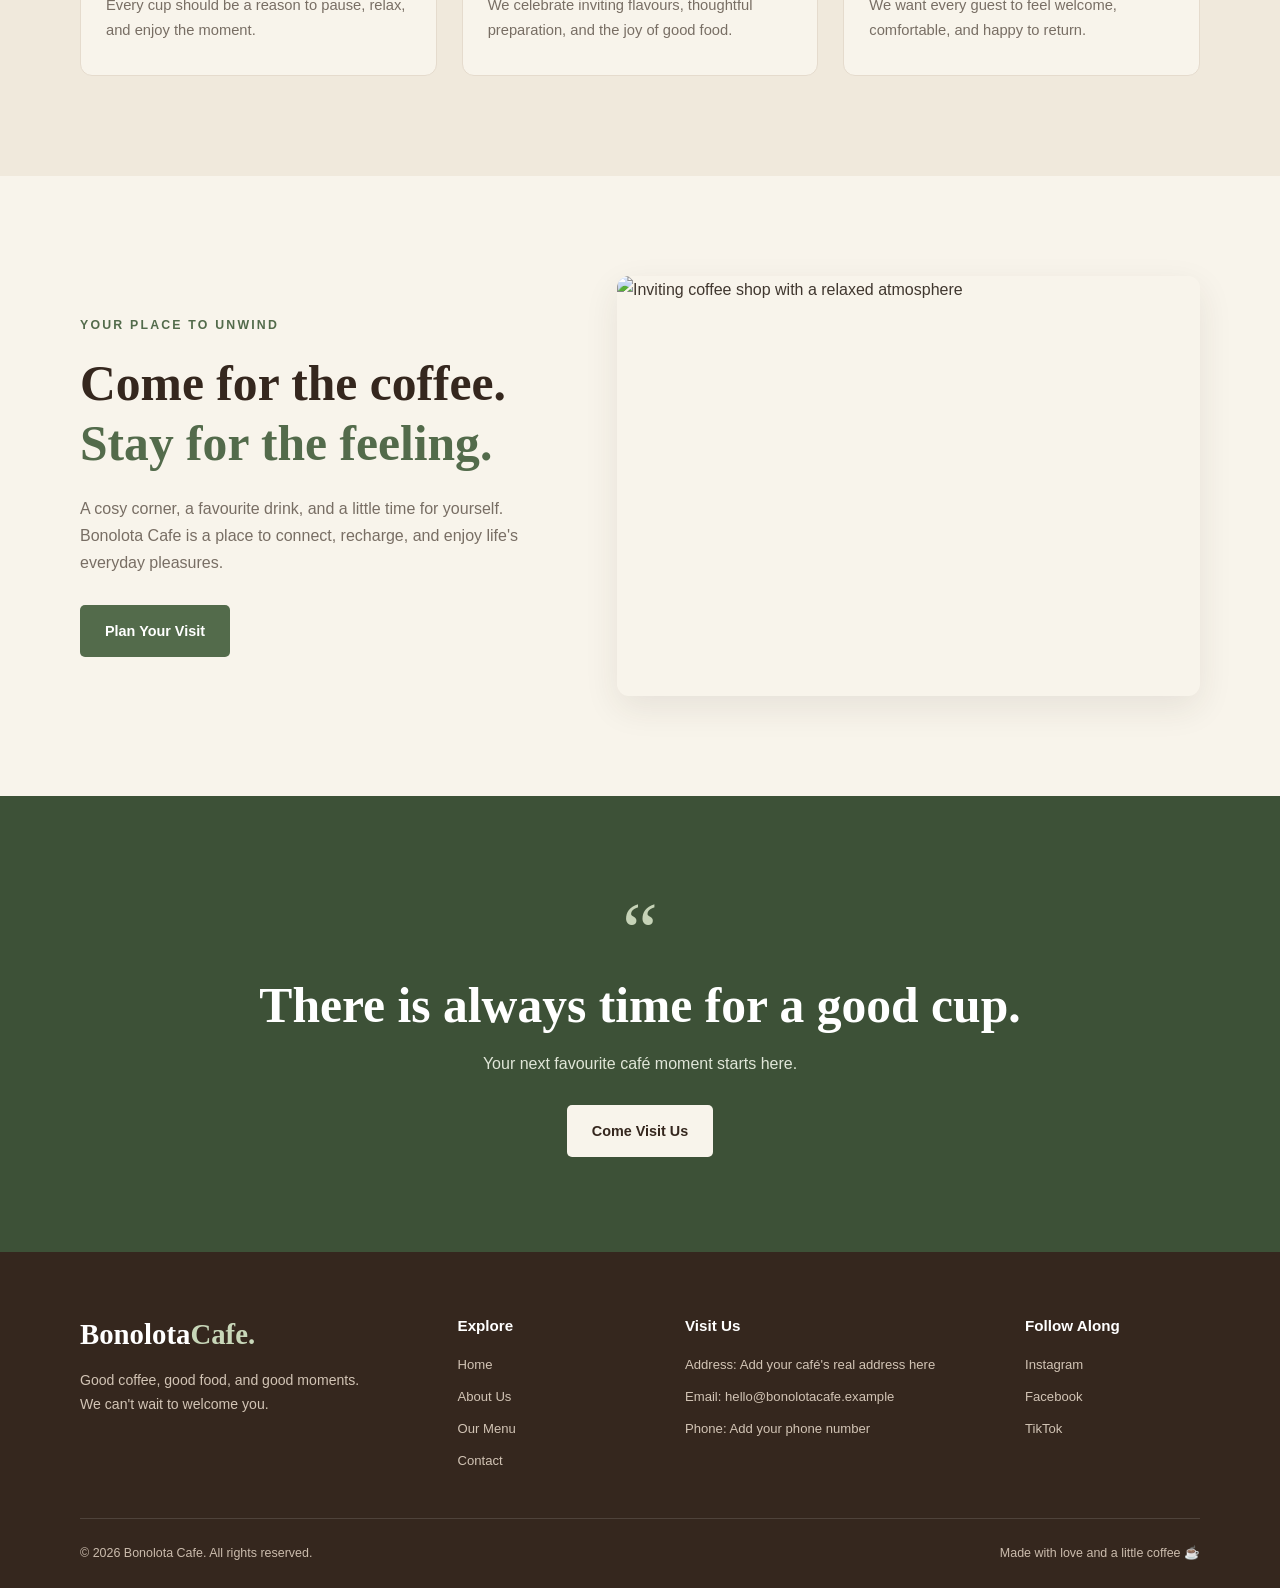
==== commit 37af1b0e: "Add files via upload" ====
--- a/about.html
+++ b/about.html
@@ -1,235 +1,235 @@
-<!DOCTYPE html>
-<html lang="en">
-<head>
-  <meta charset="UTF-8">
-  <meta name="viewport" content="width=device-width, initial-scale=1.0">
-
-  <title>About Us | Simple Café</title>
-  <meta name="description" content="Discover the story, values, and cosy atmosphere behind Simple Café.">
-
-  <link rel="preconnect" href="https://fonts.googleapis.com">
-  <link rel="preconnect" href="https://fonts.gstatic.com" crossorigin>
-  <link href="https://fonts.googleapis.com/css2?family=DM+Sans:wght@400;500;600;700&family=Playfair+Display:wght@500;600;700&display=swap" rel="stylesheet">
-
-  <link rel="stylesheet" href="style.css">
-  <script src="script.js" defer></script>
-</head>
-
-<body>
-
-  <!-- Header -->
-  <header class="header">
-    <div class="container nav-container">
-
-      <a href="index.html" class="logo">
-        Simple<span>Café.</span>
-      </a>
-
-      <button class="menu-toggle" id="menuToggle"
-        aria-label="Open navigation menu"
-        aria-expanded="false"
-        aria-controls="navMenu">
-        ☰
-      </button>
-
-      <nav class="navbar" id="navMenu">
-        <a href="index.html">Home</a>
-        <a href="about.html" class="active">About</a>
-        <a href="menu.html">Menu</a>
-        <a href="contact.html">Contact</a>
-        <a href="contact.html" class="nav-button">Find Us</a>
-      </nav>
-
-    </div>
-  </header>
-
-  <main>
-
-    <!-- Page Hero -->
-    <section class="page-hero about-hero">
-      <div class="container page-hero-content">
-        <p class="eyebrow">A LITTLE ABOUT US</p>
-        <h1>Our Story, <span>Your Moments.</span></h1>
-        <p>
-          Good coffee brought us together. A love for simple,
-          meaningful moments made us a café.
-        </p>
-      </div>
-    </section>
-
-    <!-- Our Story -->
-    <section class="section">
-      <div class="container intro-grid">
-
-        <div class="intro-image">
-          <img
-            src="https://images.unsplash.com/photo-1445116572660-236099ec97a0?auto=format&fit=crop&w=900&q=85"
-            alt="Cosy café interior with tables and warm lighting">
-
-          <div class="image-note">
-            <strong>Feel at home</strong>
-            <span>One cup at a time.</span>
-          </div>
-        </div>
-
-        <div class="intro-content">
-          <p class="eyebrow">THE HEART OF SIMPLE CAFÉ</p>
-          <h2>A simple idea.<br><span>A special place.</span></h2>
-
-          <p>
-            We imagined a place where people could take a break from
-            busy routines, enjoy a lovely cup of coffee, and feel
-            comfortable being themselves.
-          </p>
-
-          <p>
-            That idea is at the heart of Simple Café. We bring together
-            carefully prepared drinks, delicious café favourites,
-            and a welcoming atmosphere where every visit can become
-            a happy memory.
-          </p>
-
-          <p>
-            Whether you are catching up with a friend, enjoying some
-            quiet time, or starting your morning, there is always
-            room for you here.
-          </p>
-
-          <a href="menu.html" class="btn btn-primary">
-            Explore Our Menu
-          </a>
-        </div>
-
-      </div>
-    </section>
-
-    <!-- Our Values -->
-    <section class="section about-values">
-      <div class="container">
-
-        <div class="section-heading">
-          <div>
-            <p class="eyebrow">WHAT MAKES US SPECIAL</p>
-            <h2>Little things,<br><span>made with care.</span></h2>
-          </div>
-        </div>
-
-        <div class="values-grid">
-
-          <article class="value-card">
-            <div class="value-icon" aria-hidden="true">☕</div>
-            <h3>Good Coffee</h3>
-            <p>
-              Every cup should be a reason to pause, relax,
-              and enjoy the moment.
-            </p>
-          </article>
-
-          <article class="value-card">
-            <div class="value-icon" aria-hidden="true">🌿</div>
-            <h3>Fresh & Simple</h3>
-            <p>
-              We celebrate inviting flavours, thoughtful preparation,
-              and the joy of good food.
-            </p>
-          </article>
-
-          <article class="value-card">
-            <div class="value-icon" aria-hidden="true">♥</div>
-            <h3>Warm Hospitality</h3>
-            <p>
-              We want every guest to feel welcome, comfortable,
-              and happy to return.
-            </p>
-          </article>
-
-        </div>
-      </div>
-    </section>
-
-    <!-- Atmosphere -->
-    <section class="section atmosphere-section">
-      <div class="container atmosphere-grid">
-
-        <div class="atmosphere-content">
-          <p class="eyebrow">YOUR PLACE TO UNWIND</p>
-          <h2>Come for the coffee.<br><span>Stay for the feeling.</span></h2>
-
-          <p>
-            A cosy corner, a favourite drink, and a little time for
-            yourself. Simple Café is a place to connect, recharge,
-            and enjoy life's everyday pleasures.
-          </p>
-
-          <a href="contact.html" class="btn btn-primary">
-            Plan Your Visit
-          </a>
-        </div>
-
-        <div class="atmosphere-image">
-          <img
-            src="https://images.unsplash.com/photo-1554118811-1e0d58224f24?auto=format&fit=crop&w=1000&q=85"
-            alt="Inviting coffee shop with a relaxed atmosphere">
-        </div>
-
-      </div>
-    </section>
-
-    <!-- Call to Action -->
-    <section class="quote-section">
-      <div class="container quote-content">
-        <span class="quote-mark" aria-hidden="true">“</span>
-        <h2>There is always time for a good cup.</h2>
-        <p>Your next favourite café moment starts here.</p>
-        <a href="contact.html" class="btn btn-light">Come Visit Us</a>
-      </div>
-    </section>
-
-  </main>
-
-  <!-- Footer -->
-  <footer class="footer">
-    <div class="container footer-grid">
-
-      <div class="footer-brand">
-        <a href="index.html" class="logo">
-          Simple<span>Café.</span>
-        </a>
-        <p>
-          Good coffee, good food, and good moments.
-          We can't wait to welcome you.
-        </p>
-      </div>
-
-      <div class="footer-links">
-        <h3>Explore</h3>
-        <a href="index.html">Home</a>
-        <a href="about.html" aria-current="page">About Us</a>
-        <a href="menu.html">Our Menu</a>
-        <a href="contact.html">Contact</a>
-      </div>
-
-      <div class="footer-links">
-        <h3>Visit Us</h3>
-        <p>Address: Add your café's real address here</p>
-        <p>Email: hello@simplecafe.example</p>
-        <p>Phone: Add your phone number</p>
-      </div>
-
-      <div class="footer-links">
-        <h3>Follow Along</h3>
-        <a href="#" target="_blank" rel="noopener noreferrer">Instagram</a>
-        <a href="#" target="_blank" rel="noopener noreferrer">Facebook</a>
-        <a href="#" target="_blank" rel="noopener noreferrer">TikTok</a>
-      </div>
-
-    </div>
-
-    <div class="container footer-bottom">
-      <p>© <span id="currentYear">2026</span> Simple Café. All rights reserved.</p>
-      <p>Made with love and a little coffee ☕</p>
-    </div>
-  </footer>
-
-</body>
+<!DOCTYPE html>
+<html lang="en">
+<head>
+  <meta charset="UTF-8">
+  <meta name="viewport" content="width=device-width, initial-scale=1.0">
+
+  <title>About Us | Bonolota Cafe</title>
+  <meta name="description" content="Discover the story, values, and cosy atmosphere behind Bonolota Cafe.">
+
+  <link rel="preconnect" href="https://fonts.googleapis.com">
+  <link rel="preconnect" href="https://fonts.gstatic.com" crossorigin>
+  <link href="https://fonts.googleapis.com/css2?family=DM+Sans:wght@400;500;600;700&family=Playfair+Display:wght@500;600;700&display=swap" rel="stylesheet">
+
+  <link rel="stylesheet" href="style.css">
+  <script src="script.js" defer></script>
+</head>
+
+<body>
+
+  <!-- Header -->
+  <header class="header">
+    <div class="container nav-container">
+
+      <a href="index.html" class="logo">
+        Bonolota<span>Cafe.</span>
+      </a>
+
+      <button class="menu-toggle" id="menuToggle"
+        aria-label="Open navigation menu"
+        aria-expanded="false"
+        aria-controls="navMenu">
+        ☰
+      </button>
+
+      <nav class="navbar" id="navMenu">
+        <a href="index.html">Home</a>
+        <a href="about.html" class="active">About</a>
+        <a href="menu.html">Menu</a>
+        <a href="contact.html">Contact</a>
+        <a href="contact.html" class="nav-button">Find Us</a>
+      </nav>
+
+    </div>
+  </header>
+
+  <main>
+
+    <!-- Page Hero -->
+    <section class="page-hero about-hero">
+      <div class="container page-hero-content">
+        <p class="eyebrow">A LITTLE ABOUT US</p>
+        <h1>Our Story, <span>Your Moments.</span></h1>
+        <p>
+          Good coffee brought us together. A love for Bonolota,
+          meaningful moments made us a café.
+        </p>
+      </div>
+    </section>
+
+    <!-- Our Story -->
+    <section class="section">
+      <div class="container intro-grid">
+
+        <div class="intro-image">
+          <img
+            src="https://images.unsplash.com/photo-1445116572660-236099ec97a0?auto=format&fit=crop&w=900&q=85"
+            alt="Cosy café interior with tables and warm lighting">
+
+          <div class="image-note">
+            <strong>Feel at home</strong>
+            <span>One cup at a time.</span>
+          </div>
+        </div>
+
+        <div class="intro-content">
+          <p class="eyebrow">THE HEART OF BONOLOTA CAFE</p>
+          <h2>A simple idea.<br><span>A special place.</span></h2>
+
+          <p>
+            We imagined a place where people could take a break from
+            busy routines, enjoy a lovely cup of coffee, and feel
+            comfortable being themselves.
+          </p>
+
+          <p>
+            That idea is at the heart of Bonolota Cafe. We bring together
+            carefully prepared drinks, delicious café favourites,
+            and a welcoming atmosphere where every visit can become
+            a happy memory.
+          </p>
+
+          <p>
+            Whether you are catching up with a friend, enjoying some
+            quiet time, or starting your morning, there is always
+            room for you here.
+          </p>
+
+          <a href="menu.html" class="btn btn-primary">
+            Explore Our Menu
+          </a>
+        </div>
+
+      </div>
+    </section>
+
+    <!-- Our Values -->
+    <section class="section about-values">
+      <div class="container">
+
+        <div class="section-heading">
+          <div>
+            <p class="eyebrow">WHAT MAKES US SPECIAL</p>
+            <h2>Little things,<br><span>made with care.</span></h2>
+          </div>
+        </div>
+
+        <div class="values-grid">
+
+          <article class="value-card">
+            <div class="value-icon" aria-hidden="true">☕</div>
+            <h3>Good Coffee</h3>
+            <p>
+              Every cup should be a reason to pause, relax,
+              and enjoy the moment.
+            </p>
+          </article>
+
+          <article class="value-card">
+            <div class="value-icon" aria-hidden="true">🌿</div>
+            <h3>Fresh & Simple</h3>
+            <p>
+              We celebrate inviting flavours, thoughtful preparation,
+              and the joy of good food.
+            </p>
+          </article>
+
+          <article class="value-card">
+            <div class="value-icon" aria-hidden="true">♥</div>
+            <h3>Warm Hospitality</h3>
+            <p>
+              We want every guest to feel welcome, comfortable,
+              and happy to return.
+            </p>
+          </article>
+
+        </div>
+      </div>
+    </section>
+
+    <!-- Atmosphere -->
+    <section class="section atmosphere-section">
+      <div class="container atmosphere-grid">
+
+        <div class="atmosphere-content">
+          <p class="eyebrow">YOUR PLACE TO UNWIND</p>
+          <h2>Come for the coffee.<br><span>Stay for the feeling.</span></h2>
+
+          <p>
+            A cosy corner, a favourite drink, and a little time for
+            yourself. Bonolota Cafe is a place to connect, recharge,
+            and enjoy life's everyday pleasures.
+          </p>
+
+          <a href="contact.html" class="btn btn-primary">
+            Plan Your Visit
+          </a>
+        </div>
+
+        <div class="atmosphere-image">
+          <img
+            src="https://images.unsplash.com/photo-1554118811-1e0d58224f24?auto=format&fit=crop&w=1000&q=85"
+            alt="Inviting coffee shop with a relaxed atmosphere">
+        </div>
+
+      </div>
+    </section>
+
+    <!-- Call to Action -->
+    <section class="quote-section">
+      <div class="container quote-content">
+        <span class="quote-mark" aria-hidden="true">“</span>
+        <h2>There is always time for a good cup.</h2>
+        <p>Your next favourite café moment starts here.</p>
+        <a href="contact.html" class="btn btn-light">Come Visit Us</a>
+      </div>
+    </section>
+
+  </main>
+
+  <!-- Footer -->
+  <footer class="footer">
+    <div class="container footer-grid">
+
+      <div class="footer-brand">
+        <a href="index.html" class="logo">
+          Bonolota<span>Cafe.</span>
+        </a>
+        <p>
+          Good coffee, good food, and good moments.
+          We can't wait to welcome you.
+        </p>
+      </div>
+
+      <div class="footer-links">
+        <h3>Explore</h3>
+        <a href="index.html">Home</a>
+        <a href="about.html" aria-current="page">About Us</a>
+        <a href="menu.html">Our Menu</a>
+        <a href="contact.html">Contact</a>
+      </div>
+
+      <div class="footer-links">
+        <h3>Visit Us</h3>
+        <p>Address: Add your café's real address here</p>
+        <p>Email: hello@bonolotacafe.example</p>
+        <p>Phone: Add your phone number</p>
+      </div>
+
+      <div class="footer-links">
+        <h3>Follow Along</h3>
+        <a href="#" target="_blank" rel="noopener noreferrer">Instagram</a>
+        <a href="#" target="_blank" rel="noopener noreferrer">Facebook</a>
+        <a href="#" target="_blank" rel="noopener noreferrer">TikTok</a>
+      </div>
+
+    </div>
+
+    <div class="container footer-bottom">
+      <p>© <span id="currentYear">2026</span> Bonolota Cafe. All rights reserved.</p>
+      <p>Made with love and a little coffee ☕</p>
+    </div>
+  </footer>
+
+</body>
 </html>
--- a/style.css
+++ b/style.css
@@ -1,1529 +1,1575 @@
-/* ========================================
-   SIMPLE CAFE - MAIN STYLESHEET
-   Colours: Brown, Cream & Green
-======================================== */
-
-:root {
-  --brown: #563d2d;
-  --brown-dark: #35271e;
-  --brown-light: #795b43;
-  --cream: #f8f4eb;
-  --cream-dark: #eee5d5;
-  --green: #536b4b;
-  --green-dark: #3d5137;
-  --white: #ffffff;
-  --text: #40372f;
-  --muted: #786e64;
-  --border: #e5dbcd;
-  --shadow: 0 12px 35px rgba(53, 39, 30, 0.09);
-  --radius: 12px;
-}
-
-/* Reset */
-
-* {
-  margin: 0;
-  padding: 0;
-  box-sizing: border-box;
-}
-
-html {
-  scroll-behavior: smooth;
-  scroll-padding-top: 90px;
-}
-
-body {
-  font-family: "DM Sans", sans-serif;
-  background: var(--cream);
-  color: var(--text);
-  line-height: 1.7;
-  overflow-x: hidden;
-}
-
-img {
-  display: block;
-  width: 100%;
-  max-width: 100%;
-  object-fit: cover;
-}
-
-a {
-  color: inherit;
-  text-decoration: none;
-}
-
-button,
-input,
-textarea,
-select {
-  font: inherit;
-}
-
-button,
-a {
-  -webkit-tap-highlight-color: transparent;
-}
-
-button:focus-visible,
-a:focus-visible {
-  outline: 3px solid #b5c99a;
-  outline-offset: 4px;
-}
-
-.container {
-  width: min(1120px, 90%);
-  margin: 0 auto;
-}
-
-.section {
-  padding: 100px 0;
-}
-
-h1,
-h2,
-h3,
-.logo {
-  font-family: "Playfair Display", Georgia, serif;
-  line-height: 1.2;
-}
-
-h2 {
-  font-size: clamp(2rem, 4vw, 3.1rem);
-  color: var(--brown-dark);
-}
-
-h2 span,
-.hero h1 span {
-  color: var(--green);
-}
-
-p {
-  color: var(--muted);
-}
-
-/* Header & Navigation */
-
-.header {
-  position: sticky;
-  top: 0;
-  z-index: 1000;
-  background: rgba(248, 244, 235, 0.97);
-  border-bottom: 1px solid rgba(86, 61, 45, 0.08);
-  backdrop-filter: blur(12px);
-}
-
-.nav-container {
-  min-height: 82px;
-  display: flex;
-  justify-content: space-between;
-  align-items: center;
-  gap: 25px;
-}
-
-.logo {
-  font-size: 1.8rem;
-  font-weight: 700;
-  color: var(--brown-dark);
-  white-space: nowrap;
-}
-
-.logo span {
-  color: var(--green);
-}
-
-.navbar {
-  display: flex;
-  align-items: center;
-  gap: 30px;
-}
-
-.navbar > a:not(.nav-button) {
-  font-size: 0.92rem;
-  font-weight: 600;
-  color: var(--brown);
-  transition: color 0.25s ease;
-}
-
-.navbar > a:not(.nav-button):hover,
-.navbar > a.active {
-  color: var(--green);
-}
-
-.nav-button {
-  display: inline-flex;
-  justify-content: center;
-  align-items: center;
-  padding: 11px 22px;
-  background: var(--green);
-  color: var(--white);
-  border-radius: 5px;
-  font-size: 0.9rem;
-  font-weight: 600;
-  transition: background 0.25s, transform 0.25s;
-}
-
-.nav-button:hover {
-  background: var(--green-dark);
-  transform: translateY(-2px);
-}
-
-.menu-toggle {
-  display: none;
-  background: transparent;
-  color: var(--brown-dark);
-  border: 0;
-  font-size: 1.8rem;
-  cursor: pointer;
-  line-height: 1;
-}
-
-/* Hero */
-
-.hero {
-  position: relative;
-  min-height: 650px;
-  min-height: min(760px, 85vh);
-  display: flex;
-  align-items: center;
-  background-image: url("https://images.unsplash.com/photo-1442512595331-e89e73853f31?auto=format&fit=crop&w=2000&q=90");
-  background-position: center;
-  background-size: cover;
-  background-color: var(--brown-dark);
-  isolation: isolate;
-}
-
-.hero-overlay {
-  position: absolute;
-  inset: 0;
-  z-index: -1;
-  background: linear-gradient(
-    90deg,
-    rgba(37, 27, 20, 0.88) 0%,
-    rgba(37, 27, 20, 0.68) 48%,
-    rgba(37, 27, 20, 0.16) 100%
-  );
-}
-
-.hero-content {
-  padding-top: 45px;
-  padding-bottom: 70px;
-  animation: fadeUp 0.8s ease both;
-}
-
-.eyebrow {
-  color: var(--green);
-  font-size: 0.77rem;
-  font-weight: 700;
-  letter-spacing: 2.2px;
-  margin-bottom: 18px;
-}
-
-.hero .eyebrow {
-  color: #d5e0c8;
-}
-
-.hero h1 {
-  max-width: 700px;
-  color: var(--white);
-  font-size: clamp(3rem, 6.7vw, 5.5rem);
-  letter-spacing: -1.5px;
-  margin-bottom: 24px;
-}
-
-.hero h1 span {
-  color: #d5e0c8;
-}
-
-.hero-description {
-  color: #f2e9dc;
-  max-width: 500px;
-  font-size: 1.03rem;
-  margin-bottom: 32px;
-}
-
-.hero-buttons {
-  display: flex;
-  flex-wrap: wrap;
-  align-items: center;
-  gap: 14px;
-}
-
-.btn {
-  min-height: 49px;
-  padding: 13px 24px;
-  display: inline-flex;
-  align-items: center;
-  justify-content: center;
-  border: 1px solid transparent;
-  border-radius: 5px;
-  font-size: 0.9rem;
-  font-weight: 700;
-  cursor: pointer;
-  text-align: center;
-  transition:
-    background 0.25s ease,
-    color 0.25s ease,
-    transform 0.25s ease,
-    box-shadow 0.25s ease;
-}
-
-.btn:hover {
-  transform: translateY(-3px);
-  box-shadow: 0 8px 20px rgba(0, 0, 0, 0.12);
-}
-
-.btn-primary {
-  color: var(--white);
-  background: var(--green);
-}
-
-.btn-primary:hover {
-  background: var(--green-dark);
-}
-
-.btn-outline {
-  color: var(--white);
-  border-color: rgba(255, 255, 255, 0.75);
-  background: rgba(255, 255, 255, 0.05);
-}
-
-.btn-outline:hover {
-  background: var(--white);
-  color: var(--brown-dark);
-}
-
-.btn-light {
-  color: var(--brown-dark);
-  background: var(--cream);
-}
-
-.btn-light:hover {
-  background: var(--white);
-}
-
-.hero-bottom {
-  position: absolute;
-  right: 5%;
-  bottom: 24px;
-  left: 5%;
-  display: flex;
-  justify-content: space-between;
-  gap: 15px;
-  color: rgba(255, 255, 255, 0.85);
-  font-size: 0.8rem;
-  letter-spacing: 0.5px;
-}
-
-/* Welcome / Intro */
-
-.intro-grid {
-  display: grid;
-  grid-template-columns: 1fr 0.9fr;
-  align-items: center;
-  gap: 85px;
-}
-
-.intro-image {
-  position: relative;
-  min-width: 0;
-}
-
-.intro-image > img {
-  height: 490px;
-  border-radius: 160px 160px 10px 10px;
-  box-shadow: var(--shadow);
-}
-
-.image-note {
-  position: absolute;
-  right: -25px;
-  bottom: 30px;
-  display: flex;
-  flex-direction: column;
-  background: var(--cream);
-  padding: 20px 25px;
-  border-left: 4px solid var(--green);
-  box-shadow: var(--shadow);
-}
-
-.image-note strong {
-  font-family: "Playfair Display", Georgia, serif;
-  font-size: 1.15rem;
-  color: var(--brown-dark);
-}
-
-.image-note span {
-  color: var(--muted);
-  font-size: 0.85rem;
-}
-
-.intro-content h2 {
-  margin-bottom: 25px;
-}
-
-.intro-content > p:not(.eyebrow) {
-  margin-bottom: 17px;
-  font-size: 0.96rem;
-}
-
-.text-link {
-  display: inline-flex;
-  align-items: center;
-  gap: 10px;
-  margin-top: 12px;
-  color: var(--green-dark);
-  font-weight: 700;
-  border-bottom: 1px solid var(--green);
-  padding-bottom: 5px;
-  transition: gap 0.25s ease, color 0.25s ease;
-}
-
-.text-link:hover {
-  gap: 17px;
-  color: var(--brown);
-}
-
-/* Featured Menu */
-
-.favorites-section {
-  background: #f0e9dc;
-}
-
-.section-heading {
-  display: flex;
-  justify-content: space-between;
-  align-items: end;
-  gap: 25px;
-  margin-bottom: 45px;
-}
-
-.section-heading h2 {
-  max-width: 600px;
-}
-
-.section-heading > .text-link {
-  flex-shrink: 0;
-  margin-bottom: 8px;
-}
-
-.menu-grid {
-  display: grid;
-  grid-template-columns: repeat(3, minmax(0, 1fr));
-  gap: 28px;
-}
-
-.menu-card {
-  min-width: 0;
-  background: var(--cream);
-  border-radius: var(--radius);
-  overflow: hidden;
-  box-shadow: 0 5px 20px rgba(53, 39, 30, 0.05);
-  transition: transform 0.3s ease, box-shadow 0.3s ease;
-}
-
-.menu-card:hover {
-  transform: translateY(-7px);
-  box-shadow: var(--shadow);
-}
-
-.menu-card > img {
-  height: 245px;
-  transition: transform 0.5s ease;
-}
-
-.menu-card:hover > img {
-  transform: scale(1.035);
-}
-
-.menu-card-content {
-  padding: 23px;
-}
-
-.menu-card-title {
-  display: flex;
-  align-items: start;
-  justify-content: space-between;
-  gap: 12px;
-  margin-bottom: 10px;
-}
-
-.menu-card-title h3 {
-  color: var(--brown-dark);
-  font-size: 1.28rem;
-}
-
-.price {
-  color: var(--green-dark);
-  font-weight: 700;
-  white-space: nowrap;
-}
-
-.menu-card-content p {
-  font-size: 0.9rem;
-}
-
-/* Quote */
-
-.quote-section {
-  position: relative;
-  overflow: hidden;
-  padding: 95px 0;
-  text-align: center;
-  background: var(--green-dark);
-}
-
-.quote-content {
-  position: relative;
-}
-
-.quote-mark {
-  display: block;
-  color: #c6d3b7;
-  font-family: "Playfair Display", Georgia, serif;
-  font-size: 5rem;
-  line-height: 1;
-  margin-bottom: 5px;
-}
-
-.quote-content h2 {
-  color: var(--white);
-  margin-bottom: 14px;
-}
-
-.quote-content p {
-  color: #e0e6d8;
-  margin-bottom: 28px;
-}
-
-/* Visit Section */
-
-.visit-grid {
-  display: grid;
-  grid-template-columns: 1fr 1fr;
-  align-items: center;
-  gap: 70px;
-}
-
-.visit-grid > div:first-child > p:not(.eyebrow) {
-  max-width: 470px;
-  margin: 22px 0 28px;
-}
-
-.hours-card {
-  padding: 35px;
-  background: #fffdf8;
-  border: 1px solid var(--border);
-  border-radius: var(--radius);
-  box-shadow: var(--shadow);
-}
-
-.hours-card h3 {
-  color: var(--brown-dark);
-  font-size: 1.65rem;
-  margin-bottom: 4px;
-}
-
-.hours-subtitle {
-  font-size: 0.88rem;
-  margin-bottom: 25px;
-}
-
-.hours-row {
-  display: flex;
-  justify-content: space-between;
-  gap: 18px;
-  padding: 15px 0;
-  border-bottom: 1px solid var(--border);
-  font-size: 0.84rem;
-}
-
-.hours-row span {
-  color: var(--muted);
-}
-
-.hours-row strong {
-  color: var(--brown);
-  text-align: right;
-}
-
-.hours-note {
-  margin-top: 22px;
-  font-size: 0.8rem;
-}
-
-.hours-note span {
-  color: var(--green);
-  margin-right: 5px;
-}
-
-/* Footer */
-
-.footer {
-  background: var(--brown-dark);
-  padding-top: 65px;
-  color: #f4ebdf;
-}
-
-.footer-grid {
-  display: grid;
-  grid-template-columns: 1.35fr 0.75fr 1.2fr 0.7fr;
-  gap: 40px;
-  padding-bottom: 45px;
-}
-
-.footer .logo {
-  display: inline-block;
-  color: var(--white);
-  margin-bottom: 17px;
-}
-
-.footer .logo span {
-  color: #c8d7b9;
-}
-
-.footer-brand > p {
-  max-width: 280px;
-  color: #d2c4b5;
-  font-size: 0.88rem;
-}
-
-.footer-links {
-  display: flex;
-  flex-direction: column;
-  align-items: flex-start;
-  gap: 10px;
-}
-
-.footer-links h3 {
-  color: var(--white);
-  font-family: "DM Sans", sans-serif;
-  font-size: 0.95rem;
-  margin-bottom: 8px;
-}
-
-.footer-links a,
-.footer-links p {
-  color: #d2c4b5;
-  font-size: 0.82rem;
-  overflow-wrap: anywhere;
-}
-
-.footer-links a {
-  transition: color 0.2s ease;
-}
-
-.footer-links a:hover {
-  color: #d5e0c8;
-}
-
-.footer-bottom {
-  min-height: 70px;
-  display: flex;
-  justify-content: space-between;
-  align-items: center;
-  gap: 20px;
-  border-top: 1px solid rgba(255, 255, 255, 0.13);
-}
-
-.footer-bottom p {
-  color: #cbbcad;
-  font-size: 0.78rem;
-}
-
-/* Simple animation */
-
-@keyframes fadeUp {
-  from {
-    opacity: 0;
-    transform: translateY(18px);
-  }
-
-  to {
-    opacity: 1;
-    transform: translateY(0);
-  }
-}
-
-/* Tablet */
-
-@media (max-width: 950px) {
-  .section {
-    padding: 75px 0;
-  }
-
-  .navbar {
-    gap: 18px;
-  }
-
-  .intro-grid {
-    gap: 45px;
-  }
-
-  .intro-image > img {
-    height: 420px;
-  }
-
-  .menu-grid {
-    gap: 18px;
-  }
-
-  .menu-card > img {
-    height: 205px;
-  }
-
-  .menu-card-content {
-    padding: 18px;
-  }
-
-  .menu-card-title h3 {
-    font-size: 1.12rem;
-  }
-
-  .footer-grid {
-    grid-template-columns: repeat(2, minmax(0, 1fr));
-    gap: 35px;
-  }
-}
-
-/* Mobile navigation */
-
-@media (max-width: 700px) {
-  .container {
-    width: 90%;
-  }
-
-  .nav-container {
-    min-height: 72px;
-  }
-
-  .logo {
-    font-size: 1.6rem;
-  }
-
-  .menu-toggle {
-    display: block;
-  }
-
-  .navbar {
-    position: absolute;
-    top: 100%;
-    right: 0;
-    left: 0;
-    display: none;
-    align-items: stretch;
-    flex-direction: column;
-    gap: 0;
-    padding: 12px 5% 20px;
-    background: var(--cream);
-    border-top: 1px solid var(--border);
-    box-shadow: 0 15px 25px rgba(53, 39, 30, 0.1);
-  }
-
-  .navbar.open {
-    display: flex;
-  }
-
-  .navbar > a:not(.nav-button) {
-    padding: 12px 0;
-    border-bottom: 1px solid var(--border);
-  }
-
-  .navbar .nav-button {
-    margin-top: 13px;
-  }
-
-  .hero {
-    min-height: 620px;
-    min-height: 78svh;
-    background-position: 58% center;
-  }
-
-  .hero-overlay {
-    background: linear-gradient(
-      90deg,
-      rgba(37, 27, 20, 0.88),
-      rgba(37, 27, 20, 0.58)
-    );
-  }
-
-  .hero-content {
-    padding-top: 35px;
-    padding-bottom: 90px;
-  }
-
-  .hero h1 {
-    font-size: clamp(2.8rem, 11vw, 4.3rem);
-    letter-spacing: -1px;
-  }
-
-  .hero-description {
-    font-size: 0.95rem;
-  }
-
-  .hero-bottom {
-    bottom: 18px;
-    font-size: 0.69rem;
-  }
-
-  .section {
-    padding: 65px 0;
-  }
-
-  .intro-grid,
-  .visit-grid {
-    grid-template-columns: 1fr;
-    gap: 40px;
-  }
-
-  .intro-image {
-    width: calc(100% - 15px);
-  }
-
-  .intro-image > img {
-    height: 390px;
-    border-radius: 120px 120px 10px 10px;
-  }
-
-  .image-note {
-    right: -15px;
-    bottom: 20px;
-    padding: 15px 18px;
-  }
-
-  .section-heading {
-    align-items: flex-start;
-    flex-direction: column;
-    gap: 10px;
-    margin-bottom: 30px;
-  }
-
-  .section-heading > .text-link {
-    margin-top: 8px;
-  }
-
-  .menu-grid {
-    grid-template-columns: 1fr;
-    gap: 24px;
-  }
-
-  .menu-card > img {
-    height: 250px;
-  }
-
-  .menu-card-content {
-    padding: 22px;
-  }
-
-  .menu-card-title h3 {
-    font-size: 1.25rem;
-  }
-
-  .quote-section {
-    padding: 70px 0;
-  }
-
-  .quote-content h2 {
-    font-size: 2rem;
-  }
-
-  .hours-card {
-    padding: 25px 20px;
-  }
-
-  .hours-row {
-    flex-direction: column;
-    gap: 3px;
-  }
-
-  .hours-row strong {
-    text-align: left;
-  }
-
-  .footer {
-    padding-top: 45px;
-  }
-
-  .footer-grid {
-    grid-template-columns: 1fr 1fr;
-    gap: 32px 22px;
-    padding-bottom: 35px;
-  }
-
-  .footer-bottom {
-    padding-top: 18px;
-    padding-bottom: 18px;
-    flex-direction: column;
-    align-items: flex-start;
-    justify-content: center;
-    gap: 5px;
-  }
-}
-
-/* Small mobile */
-
-@media (max-width: 380px) {
-  .hero h1 {
-    font-size: 2.6rem;
-  }
-
-  .hero-buttons {
-    align-items: stretch;
-    flex-direction: column;
-  }
-
-  .hero-buttons .btn {
-    width: 100%;
-  }
-
-  .hero-bottom {
-    font-size: 0.62rem;
-  }
-
-  .footer-grid {
-    grid-template-columns: 1fr;
-  }
-
-  .intro-image > img {
-    height: 320px;
-  }
-}
-
-/* Reduce motion for accessibility */
-
-@media (prefers-reduced-motion: reduce) {
-  *,
-  *::before,
-  *::after {
-    scroll-behavior: auto !important;
-    animation-duration: 0.01ms !important;
-    animation-iteration-count: 1 !important;
-    transition-duration: 0.01ms !important;
-  }
-}
-
-
-
-/* ========================================
-   ABOUT PAGE STYLES
-======================================== */
-
-.page-hero {
-  min-height: 360px;
-  display: flex;
-  align-items: center;
-  background-color: var(--cream-dark);
-  background-position: center;
-  background-size: cover;
-  text-align: center;
-  padding: 75px 0;
-}
-
-.about-hero {
-  background-image:
-    linear-gradient(
-      rgba(43, 32, 23, 0.72),
-      rgba(43, 32, 23, 0.72)
-    ),
-    url("https://images.unsplash.com/photo-1442512595331-e89e73853f31?auto=format&fit=crop&w=1600&q=85");
-}
-
-.page-hero-content {
-  max-width: 800px;
-}
-
-.page-hero .eyebrow {
-  color: #d5e0c8;
-}
-
-.page-hero h1 {
-  color: var(--white);
-  font-size: clamp(2.5rem, 6vw, 4.3rem);
-  margin-bottom: 20px;
-}
-
-.page-hero h1 span {
-  color: #d5e0c8;
-}
-
-.page-hero-content > p:last-child {
-  color: #f4ebdf;
-  max-width: 600px;
-  margin: 0 auto;
-}
-
-.about-values {
-  background: #f0e9dc;
-}
-
-.values-grid {
-  display: grid;
-  grid-template-columns: repeat(3, minmax(0, 1fr));
-  gap: 25px;
-  margin-top: 40px;
-}
-
-.value-card {
-  padding: 32px 25px;
-  background: var(--cream);
-  border: 1px solid var(--border);
-  border-radius: var(--radius);
-  transition: transform 0.3s ease, box-shadow 0.3s ease;
-}
-
-.value-card:hover {
-  transform: translateY(-6px);
-  box-shadow: var(--shadow);
-}
-
-.value-icon {
-  width: 58px;
-  height: 58px;
-  display: grid;
-  place-items: center;
-  background: var(--cream-dark);
-  border-radius: 50%;
-  font-size: 1.7rem;
-  margin-bottom: 22px;
-}
-
-.value-card h3 {
-  font-size: 1.4rem;
-  color: var(--brown-dark);
-  margin-bottom: 12px;
-}
-
-.value-card p {
-  font-size: 0.92rem;
-}
-
-.atmosphere-grid {
-  display: grid;
-  grid-template-columns: 0.9fr 1.1fr;
-  align-items: center;
-  gap: 60px;
-}
-
-.atmosphere-content > p:not(.eyebrow) {
-  margin: 22px 0 28px;
-}
-
-.atmosphere-image img {
-  height: 420px;
-  border-radius: var(--radius);
-  box-shadow: var(--shadow);
-}
-
-@media (max-width: 700px) {
-  .page-hero {
-    min-height: 320px;
-    padding: 60px 0;
-  }
-
-  .values-grid,
-  .atmosphere-grid {
-    grid-template-columns: 1fr;
-  }
-
-  .values-grid {
-    gap: 18px;
-  }
-
-  .value-card {
-    padding: 25px 22px;
-  }
-
-  .atmosphere-grid {
-    gap: 30px;
-  }
-
-  .atmosphere-image img {
-    height: 300px;
-  }
-}
-
-
-/* ========================================
-   MENU PAGE STYLES
-======================================== */
-
-.menu-hero {
-  background-image:
-    linear-gradient(
-      rgba(43, 32, 23, 0.72),
-      rgba(43, 32, 23, 0.72)
-    ),
-    url("https://images.unsplash.com/photo-1495474472287-4d71bcdd2085?auto=format&fit=crop&w=1600&q=85");
-}
-
-.menu-heading {
-  align-items: end;
-}
-
-.menu-intro {
-  max-width: 360px;
-  font-size: 0.94rem;
-}
-
-.menu-filters {
-  display: flex;
-  flex-wrap: wrap;
-  justify-content: center;
-  gap: 12px;
-  margin: 35px 0 40px;
-}
-
-.filter-btn {
-  padding: 11px 22px;
-  border: 1px solid #d8ccbb;
-  border-radius: 30px;
-  background: transparent;
-  color: var(--brown);
-  font-size: 0.88rem;
-  font-weight: 600;
-  cursor: pointer;
-  transition:
-    background 0.25s ease,
-    color 0.25s ease,
-    border-color 0.25s ease,
-    transform 0.25s ease;
-}
-
-.filter-btn:hover {
-  border-color: var(--green);
-  transform: translateY(-2px);
-}
-
-.filter-btn.active {
-  color: var(--white);
-  background: var(--green);
-  border-color: var(--green);
-}
-
-.full-menu-grid {
-  display: grid;
-  grid-template-columns: repeat(3, minmax(0, 1fr));
-  gap: 25px;
-}
-
-.food-card {
-  min-width: 0;
-  overflow: hidden;
-  background: #fffdf8;
-  border: 1px solid var(--border);
-  border-radius: var(--radius);
-  box-shadow: 0 5px 18px rgba(53, 39, 30, 0.04);
-  transition: transform 0.3s ease, box-shadow 0.3s ease;
-}
-
-.food-card:hover {
-  transform: translateY(-5px);
-  box-shadow: var(--shadow);
-}
-
-.food-card[hidden] {
-  display: none !important;
-}
-
-.food-card > img {
-  height: 220px;
-  transition: transform 0.4s ease;
-}
-
-.food-card:hover > img {
-  transform: scale(1.04);
-}
-
-.food-card-body {
-  padding: 22px;
-}
-
-.food-title-row {
-  display: flex;
-  align-items: start;
-  justify-content: space-between;
-  gap: 10px;
-  margin-bottom: 10px;
-}
-
-.food-title-row h3 {
-  color: var(--brown-dark);
-  font-size: 1.2rem;
-}
-
-.food-title-row .price {
-  font-size: 0.95rem;
-}
-
-.food-card-body > p {
-  font-size: 0.87rem;
-  min-height: 48px;
-}
-
-.food-category {
-  display: inline-block;
-  margin-top: 15px;
-  padding: 5px 11px;
-  color: var(--green-dark);
-  background: #e9efe2;
-  border-radius: 20px;
-  font-size: 0.75rem;
-  font-weight: 700;
-}
-
-.menu-empty {
-  text-align: center;
-  margin: 30px 0;
-}
-
-.menu-disclaimer {
-  margin-top: 35px;
-  text-align: center;
-  font-size: 0.82rem;
-}
-
-@media (max-width: 950px) {
-  .full-menu-grid {
-    grid-template-columns: repeat(2, minmax(0, 1fr));
-  }
-
-  .food-card > img {
-    height: 230px;
-  }
-}
-
-@media (max-width: 700px) {
-  .menu-heading {
-    align-items: flex-start;
-  }
-
-  .menu-intro {
-    max-width: 100%;
-  }
-
-  .menu-filters {
-    justify-content: flex-start;
-    gap: 9px;
-    margin: 28px 0;
-  }
-
-  .filter-btn {
-    padding: 9px 15px;
-    font-size: 0.82rem;
-  }
-
-  .full-menu-grid {
-    grid-template-columns: 1fr;
-    gap: 22px;
-  }
-
-  .food-card > img {
-    height: 250px;
-  }
-
-  .food-card-body {
-    padding: 20px;
-  }
-}
-
-
-/* ========================================
-   CONTACT PAGE STYLES
-======================================== */
-
-.contact-hero {
-  background-image:
-    linear-gradient(
-      rgba(43, 32, 23, 0.73),
-      rgba(43, 32, 23, 0.73)
-    ),
-    url("https://images.unsplash.com/photo-1495474472287-4d71bcdd2085?auto=format&fit=crop&w=1600&q=85");
-}
-
-.contact-intro {
-  max-width: 350px;
-  font-size: 0.94rem;
-}
-
-.contact-grid {
-  display: grid;
-  grid-template-columns: 0.9fr 1.1fr;
-  align-items: start;
-  gap: 45px;
-}
-
-.contact-details {
-  display: flex;
-  flex-direction: column;
-  gap: 18px;
-}
-
-.contact-card {
-  display: flex;
-  align-items: flex-start;
-  gap: 17px;
-  padding: 22px;
-  background: #fffdf8;
-  border: 1px solid var(--border);
-  border-radius: var(--radius);
-  transition: transform 0.25s ease, box-shadow 0.25s ease;
-}
-
-.contact-card:hover {
-  transform: translateY(-3px);
-  box-shadow: var(--shadow);
-}
-
-.contact-icon {
-  flex-shrink: 0;
-  width: 48px;
-  height: 48px;
-  display: grid;
-  place-items: center;
-  background: #e9efe2;
-  border-radius: 50%;
-  font-size: 1.25rem;
-}
-
-.contact-card h3,
-.contact-hours h3 {
-  color: var(--brown-dark);
-  font-size: 1.25rem;
-  margin-bottom: 6px;
-}
-
-.contact-card p {
-  font-size: 0.88rem;
-  overflow-wrap: anywhere;
-}
-
-.contact-link {
-  display: inline-block;
-  margin-top: 8px;
-  color: var(--green-dark);
-  font-size: 0.86rem;
-  font-weight: 700;
-}
-
-.contact-link:hover {
-  text-decoration: underline;
-}
-
-.contact-note {
-  display: block;
-  margin-top: 8px;
-  color: var(--muted);
-  font-size: 0.78rem;
-}
-
-.contact-hours {
-  padding: 25px;
-  background: var(--cream-dark);
-  border-radius: var(--radius);
-}
-
-.contact-hours h3 {
-  margin-bottom: 15px;
-}
-
-.contact-form-wrapper {
-  padding: 35px;
-  background: #fffdf8;
-  border: 1px solid var(--border);
-  border-radius: var(--radius);
-  box-shadow: var(--shadow);
-}
-
-.contact-form-wrapper h2 {
-  font-size: 2rem;
-  margin-bottom: 10px;
-}
-
-.form-description {
-  font-size: 0.9rem;
-  margin-bottom: 25px;
-}
-
-.contact-form {
-  display: flex;
-  flex-direction: column;
-  gap: 19px;
-}
-
-.form-row {
-  display: grid;
-  grid-template-columns: repeat(2, minmax(0, 1fr));
-  gap: 16px;
-}
-
-.form-group {
-  display: flex;
-  flex-direction: column;
-  gap: 8px;
-  min-width: 0;
-}
-
-.form-group label {
-  color: var(--brown-dark);
-  font-size: 0.86rem;
-  font-weight: 700;
-}
-
-.form-group input,
-.form-group select,
-.form-group textarea {
-  width: 100%;
-  min-width: 0;
-  padding: 13px 14px;
-  color: var(--text);
-  background: var(--cream);
-  border: 1px solid #ded3c3;
-  border-radius: 5px;
-  outline: none;
-  transition: border-color 0.2s, box-shadow 0.2s;
-}
-
-.form-group input:focus,
-.form-group select:focus,
-.form-group textarea:focus {
-  border-color: var(--green);
-  box-shadow: 0 0 0 3px rgba(83, 107, 75, 0.12);
-}
-
-.form-group textarea {
-  resize: vertical;
-  min-height: 140px;
-}
-
-.form-submit {
-  align-self: flex-start;
-}
-
-.form-status {
-  font-size: 0.88rem;
-  overflow-wrap: anywhere;
-}
-
-.form-status:empty {
-  display: none;
-}
-
-.form-status.error {
-  color: #a52c2c;
-}
-
-.form-status.success {
-  color: var(--green-dark);
-}
-
-.form-disclaimer {
-  font-size: 0.76rem;
-}
-
-.location-section {
-  background: #f0e9dc;
-}
-
-.map-placeholder {
-  min-height: 320px;
-  display: grid;
-  place-items: center;
-  padding: 35px 20px;
-  text-align: center;
-  background:
-    linear-gradient(rgba(248, 244, 235, 0.88), rgba(248, 244, 235, 0.88)),
-    repeating-linear-gradient(
-      45deg,
-      #e3d8c8,
-      #e3d8c8 1px,
-      #f5efe5 1px,
-      #f5efe5 25px
-    );
-  border: 1px solid var(--border);
-  border-radius: var(--radius);
-}
-
-.map-placeholder-content {
-  max-width: 480px;
-}
-
-.map-pin {
-  display: block;
-  font-size: 2.5rem;
-  margin-bottom: 10px;
-}
-
-.map-placeholder h3 {
-  color: var(--brown-dark);
-  font-size: 1.6rem;
-  margin-bottom: 10px;
-}
-
-.map-placeholder p {
-  margin-bottom: 22px;
-}
-
-@media (max-width: 950px) {
-  .contact-grid {
-    gap: 25px;
-  }
-
-  .contact-form-wrapper {
-    padding: 25px;
-  }
-}
-
-@media (max-width: 700px) {
-  .contact-grid {
-    grid-template-columns: 1fr;
-    gap: 30px;
-  }
-
-  .contact-form-wrapper {
-    padding: 24px 18px;
-  }
-
-  .form-row {
-    grid-template-columns: 1fr;
-  }
-
-  .contact-intro {
-    max-width: 100%;
-  }
-
-  .map-placeholder {
-    min-height: 280px;
-  }
-}
-
-/* Mobile Navigation Fix */
-@media (max-width: 768px) {
-  .nav-links {
-    display: none;
-    flex-direction: column;
-    position: absolute;
-    top: 100%;
-    left: 0;
-    width: 100%;
-    background: #fffaf0;
-    padding: 20px;
-    gap: 18px;
-    z-index: 9999;
-    box-shadow: 0 8px 15px rgba(0, 0, 0, 0.12);
-  }
-
-  .nav-links.active {
-    display: flex;
-  }
-
-  .nav-links a {
-    display: block;
-    color: #3e3025;
-    text-decoration: none;
-    padding: 8px 0;
-  }
-
-  .navbar,
-  nav {
-    position: relative;
-  }
+/* ========================================
+   BONOLOTA CAFE - MAIN STYLESHEET
+   Colours: Brown, Cream & Green
+======================================== */
+
+:root {
+  --brown: #563d2d;
+  --brown-dark: #35271e;
+  --brown-light: #795b43;
+  --cream: #f8f4eb;
+  --cream-dark: #eee5d5;
+  --green: #536b4b;
+  --green-dark: #3d5137;
+  --white: #ffffff;
+  --text: #40372f;
+  --muted: #786e64;
+  --border: #e5dbcd;
+  --shadow: 0 12px 35px rgba(53, 39, 30, 0.09);
+  --radius: 12px;
+}
+
+/* Reset */
+
+* {
+  margin: 0;
+  padding: 0;
+  box-sizing: border-box;
+}
+
+html {
+  scroll-behavior: smooth;
+  scroll-padding-top: 90px;
+}
+
+body {
+  font-family: "DM Sans", sans-serif;
+  background: var(--cream);
+  color: var(--text);
+  line-height: 1.7;
+  overflow-x: hidden;
+}
+
+img {
+  display: block;
+  width: 100%;
+  max-width: 100%;
+  object-fit: cover;
+}
+
+a {
+  color: inherit;
+  text-decoration: none;
+}
+
+button,
+input,
+textarea,
+select {
+  font: inherit;
+}
+
+button,
+a {
+  -webkit-tap-highlight-color: transparent;
+}
+
+button:focus-visible,
+a:focus-visible {
+  outline: 3px solid #b5c99a;
+  outline-offset: 4px;
+}
+
+.container {
+  width: min(1120px, 90%);
+  margin: 0 auto;
+}
+
+.section {
+  padding: 100px 0;
+}
+
+h1,
+h2,
+h3,
+.logo {
+  font-family: "Playfair Display", Georgia, serif;
+  line-height: 1.2;
+}
+
+h2 {
+  font-size: clamp(2rem, 4vw, 3.1rem);
+  color: var(--brown-dark);
+}
+
+h2 span,
+.hero h1 span {
+  color: var(--green);
+}
+
+p {
+  color: var(--muted);
+}
+
+/* Header & Navigation */
+
+.header {
+  position: sticky;
+  top: 0;
+  z-index: 1000;
+  background: rgba(248, 244, 235, 0.97);
+  border-bottom: 1px solid rgba(86, 61, 45, 0.08);
+  backdrop-filter: blur(12px);
+}
+
+.nav-container {
+  min-height: 82px;
+  display: flex;
+  justify-content: space-between;
+  align-items: center;
+  gap: 25px;
+}
+
+.logo {
+  font-size: 1.8rem;
+  font-weight: 700;
+  color: var(--brown-dark);
+  white-space: nowrap;
+}
+
+.logo span {
+  color: var(--green);
+}
+
+.navbar {
+  display: flex;
+  align-items: center;
+  gap: 30px;
+}
+
+.navbar > a:not(.nav-button) {
+  font-size: 0.92rem;
+  font-weight: 600;
+  color: var(--brown);
+  transition: color 0.25s ease;
+}
+
+.navbar > a:not(.nav-button):hover,
+.navbar > a.active {
+  color: var(--green);
+}
+
+.nav-button {
+  display: inline-flex;
+  justify-content: center;
+  align-items: center;
+  padding: 11px 22px;
+  background: var(--green);
+  color: var(--white);
+  border-radius: 5px;
+  font-size: 0.9rem;
+  font-weight: 600;
+  transition: background 0.25s, transform 0.25s;
+}
+
+.nav-button:hover {
+  background: var(--green-dark);
+  transform: translateY(-2px);
+}
+
+.menu-toggle {
+  display: none;
+  background: transparent;
+  color: var(--brown-dark);
+  border: 0;
+  font-size: 1.8rem;
+  cursor: pointer;
+  line-height: 1;
+}
+
+/* Hero */
+
+.hero {
+  position: relative;
+  min-height: 650px;
+  min-height: min(760px, 85vh);
+  display: flex;
+  align-items: center;
+  background-image: url("https://images.unsplash.com/photo-1442512595331-e89e73853f31?auto=format&fit=crop&w=2000&q=90");
+  background-position: center;
+  background-size: cover;
+  background-color: var(--brown-dark);
+  isolation: isolate;
+}
+
+.hero-overlay {
+  position: absolute;
+  inset: 0;
+  z-index: -1;
+  background: linear-gradient(
+    90deg,
+    rgba(37, 27, 20, 0.88) 0%,
+    rgba(37, 27, 20, 0.68) 48%,
+    rgba(37, 27, 20, 0.16) 100%
+  );
+}
+
+.hero-content {
+  padding-top: 45px;
+  padding-bottom: 70px;
+  animation: fadeUp 0.8s ease both;
+}
+
+.eyebrow {
+  color: var(--green);
+  font-size: 0.77rem;
+  font-weight: 700;
+  letter-spacing: 2.2px;
+  margin-bottom: 18px;
+}
+
+.hero .eyebrow {
+  color: #d5e0c8;
+}
+
+.hero h1 {
+  max-width: 700px;
+  color: var(--white);
+  font-size: clamp(3rem, 6.7vw, 5.5rem);
+  letter-spacing: -1.5px;
+  margin-bottom: 24px;
+}
+
+.hero h1 span {
+  color: #d5e0c8;
+}
+
+.hero-description {
+  color: #f2e9dc;
+  max-width: 500px;
+  font-size: 1.03rem;
+  margin-bottom: 32px;
+}
+
+.hero-buttons {
+  display: flex;
+  flex-wrap: wrap;
+  align-items: center;
+  gap: 14px;
+}
+
+.btn {
+  min-height: 49px;
+  padding: 13px 24px;
+  display: inline-flex;
+  align-items: center;
+  justify-content: center;
+  border: 1px solid transparent;
+  border-radius: 5px;
+  font-size: 0.9rem;
+  font-weight: 700;
+  cursor: pointer;
+  text-align: center;
+  transition:
+    background 0.25s ease,
+    color 0.25s ease,
+    transform 0.25s ease,
+    box-shadow 0.25s ease;
+}
+
+.btn:hover {
+  transform: translateY(-3px);
+  box-shadow: 0 8px 20px rgba(0, 0, 0, 0.12);
+}
+
+.btn-primary {
+  color: var(--white);
+  background: var(--green);
+}
+
+.btn-primary:hover {
+  background: var(--green-dark);
+}
+
+.btn-outline {
+  color: var(--white);
+  border-color: rgba(255, 255, 255, 0.75);
+  background: rgba(255, 255, 255, 0.05);
+}
+
+.btn-outline:hover {
+  background: var(--white);
+  color: var(--brown-dark);
+}
+
+.btn-light {
+  color: var(--brown-dark);
+  background: var(--cream);
+}
+
+.btn-light:hover {
+  background: var(--white);
+}
+
+.hero-bottom {
+  position: absolute;
+  right: 5%;
+  bottom: 24px;
+  left: 5%;
+  display: flex;
+  justify-content: space-between;
+  gap: 15px;
+  color: rgba(255, 255, 255, 0.85);
+  font-size: 0.8rem;
+  letter-spacing: 0.5px;
+}
+
+/* Welcome / Intro */
+
+.intro-grid {
+  display: grid;
+  grid-template-columns: 1fr 0.9fr;
+  align-items: center;
+  gap: 85px;
+}
+
+.intro-image {
+  position: relative;
+  min-width: 0;
+}
+
+.intro-image > img {
+  height: 490px;
+  border-radius: 160px 160px 10px 10px;
+  box-shadow: var(--shadow);
+}
+
+.image-note {
+  position: absolute;
+  right: -25px;
+  bottom: 30px;
+  display: flex;
+  flex-direction: column;
+  background: var(--cream);
+  padding: 20px 25px;
+  border-left: 4px solid var(--green);
+  box-shadow: var(--shadow);
+}
+
+.image-note strong {
+  font-family: "Playfair Display", Georgia, serif;
+  font-size: 1.15rem;
+  color: var(--brown-dark);
+}
+
+.image-note span {
+  color: var(--muted);
+  font-size: 0.85rem;
+}
+
+.intro-content h2 {
+  margin-bottom: 25px;
+}
+
+.intro-content > p:not(.eyebrow) {
+  margin-bottom: 17px;
+  font-size: 0.96rem;
+}
+
+.text-link {
+  display: inline-flex;
+  align-items: center;
+  gap: 10px;
+  margin-top: 12px;
+  color: var(--green-dark);
+  font-weight: 700;
+  border-bottom: 1px solid var(--green);
+  padding-bottom: 5px;
+  transition: gap 0.25s ease, color 0.25s ease;
+}
+
+.text-link:hover {
+  gap: 17px;
+  color: var(--brown);
+}
+
+/* Featured Menu */
+
+.favorites-section {
+  background: #f0e9dc;
+}
+
+.section-heading {
+  display: flex;
+  justify-content: space-between;
+  align-items: end;
+  gap: 25px;
+  margin-bottom: 45px;
+}
+
+.section-heading h2 {
+  max-width: 600px;
+}
+
+.section-heading > .text-link {
+  flex-shrink: 0;
+  margin-bottom: 8px;
+}
+
+.menu-grid {
+  display: grid;
+  grid-template-columns: repeat(3, minmax(0, 1fr));
+  gap: 28px;
+}
+
+.menu-card {
+  min-width: 0;
+  background: var(--cream);
+  border-radius: var(--radius);
+  overflow: hidden;
+  box-shadow: 0 5px 20px rgba(53, 39, 30, 0.05);
+  transition: transform 0.3s ease, box-shadow 0.3s ease;
+}
+
+.menu-card:hover {
+  transform: translateY(-7px);
+  box-shadow: var(--shadow);
+}
+
+.menu-card > img {
+  height: 245px;
+  transition: transform 0.5s ease;
+}
+
+.menu-card:hover > img {
+  transform: scale(1.035);
+}
+
+.menu-card-content {
+  padding: 23px;
+}
+
+.menu-card-title {
+  display: flex;
+  align-items: start;
+  justify-content: space-between;
+  gap: 12px;
+  margin-bottom: 10px;
+}
+
+.menu-card-title h3 {
+  color: var(--brown-dark);
+  font-size: 1.28rem;
+}
+
+.price {
+  color: var(--green-dark);
+  font-weight: 700;
+  white-space: nowrap;
+}
+
+.menu-card-content p {
+  font-size: 0.9rem;
+}
+
+/* Quote */
+
+.quote-section {
+  position: relative;
+  overflow: hidden;
+  padding: 95px 0;
+  text-align: center;
+  background: var(--green-dark);
+}
+
+.quote-content {
+  position: relative;
+}
+
+.quote-mark {
+  display: block;
+  color: #c6d3b7;
+  font-family: "Playfair Display", Georgia, serif;
+  font-size: 5rem;
+  line-height: 1;
+  margin-bottom: 5px;
+}
+
+.quote-content h2 {
+  color: var(--white);
+  margin-bottom: 14px;
+}
+
+.quote-content p {
+  color: #e0e6d8;
+  margin-bottom: 28px;
+}
+
+/* Visit Section */
+
+.visit-grid {
+  display: grid;
+  grid-template-columns: 1fr 1fr;
+  align-items: center;
+  gap: 70px;
+}
+
+.visit-grid > div:first-child > p:not(.eyebrow) {
+  max-width: 470px;
+  margin: 22px 0 28px;
+}
+
+.hours-card {
+  padding: 35px;
+  background: #fffdf8;
+  border: 1px solid var(--border);
+  border-radius: var(--radius);
+  box-shadow: var(--shadow);
+}
+
+.hours-card h3 {
+  color: var(--brown-dark);
+  font-size: 1.65rem;
+  margin-bottom: 4px;
+}
+
+.hours-subtitle {
+  font-size: 0.88rem;
+  margin-bottom: 25px;
+}
+
+.hours-row {
+  display: flex;
+  justify-content: space-between;
+  gap: 18px;
+  padding: 15px 0;
+  border-bottom: 1px solid var(--border);
+  font-size: 0.84rem;
+}
+
+.hours-row span {
+  color: var(--muted);
+}
+
+.hours-row strong {
+  color: var(--brown);
+  text-align: right;
+}
+
+.hours-note {
+  margin-top: 22px;
+  font-size: 0.8rem;
+}
+
+.hours-note span {
+  color: var(--green);
+  margin-right: 5px;
+}
+
+/* Footer */
+
+.footer {
+  background: var(--brown-dark);
+  padding-top: 65px;
+  color: #f4ebdf;
+}
+
+.footer-grid {
+  display: grid;
+  grid-template-columns: 1.35fr 0.75fr 1.2fr 0.7fr;
+  gap: 40px;
+  padding-bottom: 45px;
+}
+
+.footer .logo {
+  display: inline-block;
+  color: var(--white);
+  margin-bottom: 17px;
+}
+
+.footer .logo span {
+  color: #c8d7b9;
+}
+
+.footer-brand > p {
+  max-width: 280px;
+  color: #d2c4b5;
+  font-size: 0.88rem;
+}
+
+.footer-links {
+  display: flex;
+  flex-direction: column;
+  align-items: flex-start;
+  gap: 10px;
+}
+
+.footer-links h3 {
+  color: var(--white);
+  font-family: "DM Sans", sans-serif;
+  font-size: 0.95rem;
+  margin-bottom: 8px;
+}
+
+.footer-links a,
+.footer-links p {
+  color: #d2c4b5;
+  font-size: 0.82rem;
+  overflow-wrap: anywhere;
+}
+
+.footer-links a {
+  transition: color 0.2s ease;
+}
+
+.footer-links a:hover {
+  color: #d5e0c8;
+}
+
+.footer-bottom {
+  min-height: 70px;
+  display: flex;
+  justify-content: space-between;
+  align-items: center;
+  gap: 20px;
+  border-top: 1px solid rgba(255, 255, 255, 0.13);
+}
+
+.footer-bottom p {
+  color: #cbbcad;
+  font-size: 0.78rem;
+}
+
+/* Simple animation */
+
+@keyframes fadeUp {
+  from {
+    opacity: 0;
+    transform: translateY(18px);
+  }
+
+  to {
+    opacity: 1;
+    transform: translateY(0);
+  }
+}
+
+/* Tablet */
+
+@media (max-width: 950px) {
+  .section {
+    padding: 75px 0;
+  }
+
+  .navbar {
+    gap: 18px;
+  }
+
+  .intro-grid {
+    gap: 45px;
+  }
+
+  .intro-image > img {
+    height: 420px;
+  }
+
+  .menu-grid {
+    gap: 18px;
+  }
+
+  .menu-card > img {
+    height: 205px;
+  }
+
+  .menu-card-content {
+    padding: 18px;
+  }
+
+  .menu-card-title h3 {
+    font-size: 1.12rem;
+  }
+
+  .footer-grid {
+    grid-template-columns: repeat(2, minmax(0, 1fr));
+    gap: 35px;
+  }
+}
+
+/* Mobile navigation */
+
+@media (max-width: 700px) {
+  .container {
+    width: 90%;
+  }
+
+  .nav-container {
+    min-height: 72px;
+  }
+
+  .logo {
+    font-size: 1.6rem;
+  }
+
+  .menu-toggle {
+    display: block;
+  }
+
+  .navbar {
+    position: absolute;
+    top: 100%;
+    right: 0;
+    left: 0;
+    display: none;
+    align-items: stretch;
+    flex-direction: column;
+    gap: 0;
+    padding: 12px 5% 20px;
+    background: var(--cream);
+    border-top: 1px solid var(--border);
+    box-shadow: 0 15px 25px rgba(53, 39, 30, 0.1);
+  }
+
+  .navbar.open {
+    display: flex;
+  }
+
+  .navbar > a:not(.nav-button) {
+    padding: 12px 0;
+    border-bottom: 1px solid var(--border);
+  }
+
+  .navbar .nav-button {
+    margin-top: 13px;
+  }
+
+  .hero {
+    min-height: 620px;
+    min-height: 78svh;
+    background-position: 58% center;
+  }
+
+  .hero-overlay {
+    background: linear-gradient(
+      90deg,
+      rgba(37, 27, 20, 0.88),
+      rgba(37, 27, 20, 0.58)
+    );
+  }
+
+  .hero-content {
+    padding-top: 35px;
+    padding-bottom: 90px;
+  }
+
+  .hero h1 {
+    font-size: clamp(2.8rem, 11vw, 4.3rem);
+    letter-spacing: -1px;
+  }
+
+  .hero-description {
+    font-size: 0.95rem;
+  }
+
+  .hero-bottom {
+    bottom: 18px;
+    font-size: 0.69rem;
+  }
+
+  .section {
+    padding: 65px 0;
+  }
+
+  .intro-grid,
+  .visit-grid {
+    grid-template-columns: 1fr;
+    gap: 40px;
+  }
+
+  .intro-image {
+    width: calc(100% - 15px);
+  }
+
+  .intro-image > img {
+    height: 390px;
+    border-radius: 120px 120px 10px 10px;
+  }
+
+  .image-note {
+    right: -15px;
+    bottom: 20px;
+    padding: 15px 18px;
+  }
+
+  .section-heading {
+    align-items: flex-start;
+    flex-direction: column;
+    gap: 10px;
+    margin-bottom: 30px;
+  }
+
+  .section-heading > .text-link {
+    margin-top: 8px;
+  }
+
+  .menu-grid {
+    grid-template-columns: 1fr;
+    gap: 24px;
+  }
+
+  .menu-card > img {
+    height: 250px;
+  }
+
+  .menu-card-content {
+    padding: 22px;
+  }
+
+  .menu-card-title h3 {
+    font-size: 1.25rem;
+  }
+
+  .quote-section {
+    padding: 70px 0;
+  }
+
+  .quote-content h2 {
+    font-size: 2rem;
+  }
+
+  .hours-card {
+    padding: 25px 20px;
+  }
+
+  .hours-row {
+    flex-direction: column;
+    gap: 3px;
+  }
+
+  .hours-row strong {
+    text-align: left;
+  }
+
+  .footer {
+    padding-top: 45px;
+  }
+
+  .footer-grid {
+    grid-template-columns: 1fr 1fr;
+    gap: 32px 22px;
+    padding-bottom: 35px;
+  }
+
+  .footer-bottom {
+    padding-top: 18px;
+    padding-bottom: 18px;
+    flex-direction: column;
+    align-items: flex-start;
+    justify-content: center;
+    gap: 5px;
+  }
+}
+
+/* Small mobile */
+
+@media (max-width: 380px) {
+  .hero h1 {
+    font-size: 2.6rem;
+  }
+
+  .hero-buttons {
+    align-items: stretch;
+    flex-direction: column;
+  }
+
+  .hero-buttons .btn {
+    width: 100%;
+  }
+
+  .hero-bottom {
+    font-size: 0.62rem;
+  }
+
+  .footer-grid {
+    grid-template-columns: 1fr;
+  }
+
+  .intro-image > img {
+    height: 320px;
+  }
+}
+
+/* Reduce motion for accessibility */
+
+@media (prefers-reduced-motion: reduce) {
+  *,
+  *::before,
+  *::after {
+    scroll-behavior: auto !important;
+    animation-duration: 0.01ms !important;
+    animation-iteration-count: 1 !important;
+    transition-duration: 0.01ms !important;
+  }
+}
+
+
+
+/* ========================================
+   ABOUT PAGE STYLES
+======================================== */
+
+.page-hero {
+  min-height: 360px;
+  display: flex;
+  align-items: center;
+  background-color: var(--cream-dark);
+  background-position: center;
+  background-size: cover;
+  text-align: center;
+  padding: 75px 0;
+}
+
+.about-hero {
+  background-image:
+    linear-gradient(
+      rgba(43, 32, 23, 0.72),
+      rgba(43, 32, 23, 0.72)
+    ),
+    url("https://images.unsplash.com/photo-1442512595331-e89e73853f31?auto=format&fit=crop&w=1600&q=85");
+}
+
+.page-hero-content {
+  max-width: 800px;
+}
+
+.page-hero .eyebrow {
+  color: #d5e0c8;
+}
+
+.page-hero h1 {
+  color: var(--white);
+  font-size: clamp(2.5rem, 6vw, 4.3rem);
+  margin-bottom: 20px;
+}
+
+.page-hero h1 span {
+  color: #d5e0c8;
+}
+
+.page-hero-content > p:last-child {
+  color: #f4ebdf;
+  max-width: 600px;
+  margin: 0 auto;
+}
+
+.about-values {
+  background: #f0e9dc;
+}
+
+.values-grid {
+  display: grid;
+  grid-template-columns: repeat(3, minmax(0, 1fr));
+  gap: 25px;
+  margin-top: 40px;
+}
+
+.value-card {
+  padding: 32px 25px;
+  background: var(--cream);
+  border: 1px solid var(--border);
+  border-radius: var(--radius);
+  transition: transform 0.3s ease, box-shadow 0.3s ease;
+}
+
+.value-card:hover {
+  transform: translateY(-6px);
+  box-shadow: var(--shadow);
+}
+
+.value-icon {
+  width: 58px;
+  height: 58px;
+  display: grid;
+  place-items: center;
+  background: var(--cream-dark);
+  border-radius: 50%;
+  font-size: 1.7rem;
+  margin-bottom: 22px;
+}
+
+.value-card h3 {
+  font-size: 1.4rem;
+  color: var(--brown-dark);
+  margin-bottom: 12px;
+}
+
+.value-card p {
+  font-size: 0.92rem;
+}
+
+.atmosphere-grid {
+  display: grid;
+  grid-template-columns: 0.9fr 1.1fr;
+  align-items: center;
+  gap: 60px;
+}
+
+.atmosphere-content > p:not(.eyebrow) {
+  margin: 22px 0 28px;
+}
+
+.atmosphere-image img {
+  height: 420px;
+  border-radius: var(--radius);
+  box-shadow: var(--shadow);
+}
+
+@media (max-width: 700px) {
+  .page-hero {
+    min-height: 320px;
+    padding: 60px 0;
+  }
+
+  .values-grid,
+  .atmosphere-grid {
+    grid-template-columns: 1fr;
+  }
+
+  .values-grid {
+    gap: 18px;
+  }
+
+  .value-card {
+    padding: 25px 22px;
+  }
+
+  .atmosphere-grid {
+    gap: 30px;
+  }
+
+  .atmosphere-image img {
+    height: 300px;
+  }
+}
+
+
+/* ========================================
+   MENU PAGE STYLES
+======================================== */
+
+.menu-hero {
+  background-image:
+    linear-gradient(
+      rgba(43, 32, 23, 0.72),
+      rgba(43, 32, 23, 0.72)
+    ),
+    url("https://images.unsplash.com/photo-1495474472287-4d71bcdd2085?auto=format&fit=crop&w=1600&q=85");
+}
+
+.menu-heading {
+  align-items: end;
+}
+
+.menu-intro {
+  max-width: 360px;
+  font-size: 0.94rem;
+}
+
+.menu-filters {
+  display: flex;
+  flex-wrap: wrap;
+  justify-content: center;
+  gap: 12px;
+  margin: 35px 0 40px;
+}
+
+.filter-btn {
+  padding: 11px 22px;
+  border: 1px solid #d8ccbb;
+  border-radius: 30px;
+  background: transparent;
+  color: var(--brown);
+  font-size: 0.88rem;
+  font-weight: 600;
+  cursor: pointer;
+  transition:
+    background 0.25s ease,
+    color 0.25s ease,
+    border-color 0.25s ease,
+    transform 0.25s ease;
+}
+
+.filter-btn:hover {
+  border-color: var(--green);
+  transform: translateY(-2px);
+}
+
+.filter-btn.active {
+  color: var(--white);
+  background: var(--green);
+  border-color: var(--green);
+}
+
+.full-menu-grid {
+  display: grid;
+  grid-template-columns: repeat(3, minmax(0, 1fr));
+  gap: 25px;
+}
+
+.food-card {
+  min-width: 0;
+  overflow: hidden;
+  background: #fffdf8;
+  border: 1px solid var(--border);
+  border-radius: var(--radius);
+  box-shadow: 0 5px 18px rgba(53, 39, 30, 0.04);
+  transition: transform 0.3s ease, box-shadow 0.3s ease;
+}
+
+.food-card:hover {
+  transform: translateY(-5px);
+  box-shadow: var(--shadow);
+}
+
+.food-card[hidden] {
+  display: none !important;
+}
+
+.food-card > img {
+  height: 220px;
+  transition: transform 0.4s ease;
+}
+
+.food-card:hover > img {
+  transform: scale(1.04);
+}
+
+.food-card-body {
+  padding: 22px;
+}
+
+.food-title-row {
+  display: flex;
+  align-items: start;
+  justify-content: space-between;
+  gap: 10px;
+  margin-bottom: 10px;
+}
+
+.food-title-row h3 {
+  color: var(--brown-dark);
+  font-size: 1.2rem;
+}
+
+.food-title-row .price {
+  font-size: 0.95rem;
+}
+
+.food-card-body > p {
+  font-size: 0.87rem;
+  min-height: 48px;
+}
+
+.food-category {
+  display: inline-block;
+  margin-top: 15px;
+  padding: 5px 11px;
+  color: var(--green-dark);
+  background: #e9efe2;
+  border-radius: 20px;
+  font-size: 0.75rem;
+  font-weight: 700;
+}
+
+.menu-empty {
+  text-align: center;
+  margin: 30px 0;
+}
+
+.menu-disclaimer {
+  margin-top: 35px;
+  text-align: center;
+  font-size: 0.82rem;
+}
+
+@media (max-width: 950px) {
+  .full-menu-grid {
+    grid-template-columns: repeat(2, minmax(0, 1fr));
+  }
+
+  .food-card > img {
+    height: 230px;
+  }
+}
+
+@media (max-width: 700px) {
+  .menu-heading {
+    align-items: flex-start;
+  }
+
+  .menu-intro {
+    max-width: 100%;
+  }
+
+  .menu-filters {
+    justify-content: flex-start;
+    gap: 9px;
+    margin: 28px 0;
+  }
+
+  .filter-btn {
+    padding: 9px 15px;
+    font-size: 0.82rem;
+  }
+
+  .full-menu-grid {
+    grid-template-columns: 1fr;
+    gap: 22px;
+  }
+
+  .food-card > img {
+    height: 250px;
+  }
+
+  .food-card-body {
+    padding: 20px;
+  }
+}
+
+
+/* ========================================
+   CONTACT PAGE STYLES
+======================================== */
+
+.contact-hero {
+  background-image:
+    linear-gradient(
+      rgba(43, 32, 23, 0.73),
+      rgba(43, 32, 23, 0.73)
+    ),
+    url("https://images.unsplash.com/photo-1495474472287-4d71bcdd2085?auto=format&fit=crop&w=1600&q=85");
+}
+
+.contact-intro {
+  max-width: 350px;
+  font-size: 0.94rem;
+}
+
+.contact-grid {
+  display: grid;
+  grid-template-columns: 0.9fr 1.1fr;
+  align-items: start;
+  gap: 45px;
+}
+
+.contact-details {
+  display: flex;
+  flex-direction: column;
+  gap: 18px;
+}
+
+.contact-card {
+  display: flex;
+  align-items: flex-start;
+  gap: 17px;
+  padding: 22px;
+  background: #fffdf8;
+  border: 1px solid var(--border);
+  border-radius: var(--radius);
+  transition: transform 0.25s ease, box-shadow 0.25s ease;
+}
+
+.contact-card:hover {
+  transform: translateY(-3px);
+  box-shadow: var(--shadow);
+}
+
+.contact-icon {
+  flex-shrink: 0;
+  width: 48px;
+  height: 48px;
+  display: grid;
+  place-items: center;
+  background: #e9efe2;
+  border-radius: 50%;
+  font-size: 1.25rem;
+}
+
+.contact-card h3,
+.contact-hours h3 {
+  color: var(--brown-dark);
+  font-size: 1.25rem;
+  margin-bottom: 6px;
+}
+
+.contact-card p {
+  font-size: 0.88rem;
+  overflow-wrap: anywhere;
+}
+
+.contact-link {
+  display: inline-block;
+  margin-top: 8px;
+  color: var(--green-dark);
+  font-size: 0.86rem;
+  font-weight: 700;
+}
+
+.contact-link:hover {
+  text-decoration: underline;
+}
+
+.contact-note {
+  display: block;
+  margin-top: 8px;
+  color: var(--muted);
+  font-size: 0.78rem;
+}
+
+.contact-hours {
+  padding: 25px;
+  background: var(--cream-dark);
+  border-radius: var(--radius);
+}
+
+.contact-hours h3 {
+  margin-bottom: 15px;
+}
+
+.contact-form-wrapper {
+  padding: 35px;
+  background: #fffdf8;
+  border: 1px solid var(--border);
+  border-radius: var(--radius);
+  box-shadow: var(--shadow);
+}
+
+.contact-form-wrapper h2 {
+  font-size: 2rem;
+  margin-bottom: 10px;
+}
+
+.form-description {
+  font-size: 0.9rem;
+  margin-bottom: 25px;
+}
+
+.contact-form {
+  display: flex;
+  flex-direction: column;
+  gap: 19px;
+}
+
+.form-row {
+  display: grid;
+  grid-template-columns: repeat(2, minmax(0, 1fr));
+  gap: 16px;
+}
+
+.form-group {
+  display: flex;
+  flex-direction: column;
+  gap: 8px;
+  min-width: 0;
+}
+
+.form-group label {
+  color: var(--brown-dark);
+  font-size: 0.86rem;
+  font-weight: 700;
+}
+
+.form-group input,
+.form-group select,
+.form-group textarea {
+  width: 100%;
+  min-width: 0;
+  padding: 13px 14px;
+  color: var(--text);
+  background: var(--cream);
+  border: 1px solid #ded3c3;
+  border-radius: 5px;
+  outline: none;
+  transition: border-color 0.2s, box-shadow 0.2s;
+}
+
+.form-group input:focus,
+.form-group select:focus,
+.form-group textarea:focus {
+  border-color: var(--green);
+  box-shadow: 0 0 0 3px rgba(83, 107, 75, 0.12);
+}
+
+.form-group textarea {
+  resize: vertical;
+  min-height: 140px;
+}
+
+.form-submit {
+  align-self: flex-start;
+}
+
+.form-status {
+  font-size: 0.88rem;
+  overflow-wrap: anywhere;
+}
+
+.form-status:empty {
+  display: none;
+}
+
+.form-status.error {
+  color: #a52c2c;
+}
+
+.form-status.success {
+  color: var(--green-dark);
+}
+
+.form-disclaimer {
+  font-size: 0.76rem;
+}
+
+.location-section {
+  background: #f0e9dc;
+}
+
+.map-placeholder {
+  min-height: 320px;
+  display: grid;
+  place-items: center;
+  padding: 35px 20px;
+  text-align: center;
+  background:
+    linear-gradient(rgba(248, 244, 235, 0.88), rgba(248, 244, 235, 0.88)),
+    repeating-linear-gradient(
+      45deg,
+      #e3d8c8,
+      #e3d8c8 1px,
+      #f5efe5 1px,
+      #f5efe5 25px
+    );
+  border: 1px solid var(--border);
+  border-radius: var(--radius);
+}
+
+.map-placeholder-content {
+  max-width: 480px;
+}
+
+.map-pin {
+  display: block;
+  font-size: 2.5rem;
+  margin-bottom: 10px;
+}
+
+.map-placeholder h3 {
+  color: var(--brown-dark);
+  font-size: 1.6rem;
+  margin-bottom: 10px;
+}
+
+.map-placeholder p {
+  margin-bottom: 22px;
+}
+
+@media (max-width: 950px) {
+  .contact-grid {
+    gap: 25px;
+  }
+
+  .contact-form-wrapper {
+    padding: 25px;
+  }
+}
+
+@media (max-width: 700px) {
+  .contact-grid {
+    grid-template-columns: 1fr;
+    gap: 30px;
+  }
+
+  .contact-form-wrapper {
+    padding: 24px 18px;
+  }
+
+  .form-row {
+    grid-template-columns: 1fr;
+  }
+
+  .contact-intro {
+    max-width: 100%;
+  }
+
+  .map-placeholder {
+    min-height: 280px;
+  }
+}
+
+/* ========================================
+   MOBILE NAVIGATION - FIXED
+======================================== */
+
+@media (max-width: 700px) {
+  .header {
+    position: sticky;
+    top: 0;
+    z-index: 10000;
+  }
+
+  .nav-container {
+    position: relative;
+    min-height: 72px;
+    display: flex;
+    align-items: center;
+    justify-content: space-between;
+  }
+
+  .menu-toggle {
+    display: flex;
+    align-items: center;
+    justify-content: center;
+    width: 46px;
+    height: 46px;
+    padding: 0;
+    font-size: 30px;
+    cursor: pointer;
+    position: relative;
+    z-index: 10002;
+  }
+
+  .navbar {
+    display: none;
+    position: absolute;
+    top: 100%;
+    left: 0;
+    right: 0;
+    width: 100%;
+    padding: 12px 5% 20px;
+    flex-direction: column;
+    align-items: stretch;
+    gap: 0;
+    background: #f8f4eb;
+    border-top: 1px solid #e5dbcd;
+    box-shadow: 0 12px 25px rgba(53, 39, 30, 0.15);
+    z-index: 10001;
+  }
+
+  .navbar.active {
+    display: flex !important;
+  }
+
+  .navbar > a,
+  .navbar > a:not(.nav-button) {
+    display: block;
+    width: 100%;
+    padding: 13px 5px;
+    color: #563d2d;
+    font-size: 16px;
+    border-bottom: 1px solid #e5dbcd;
+  }
+
+  .navbar > a.active {
+    color: #3d5137;
+    font-weight: 700;
+  }
+
+  .navbar > a.nav-button {
+    display: flex;
+    width: 100%;
+    justify-content: center;
+    margin-top: 14px;
+    padding: 12px 20px;
+    color: #ffffff;
+    border-bottom: none;
+  }
 }
